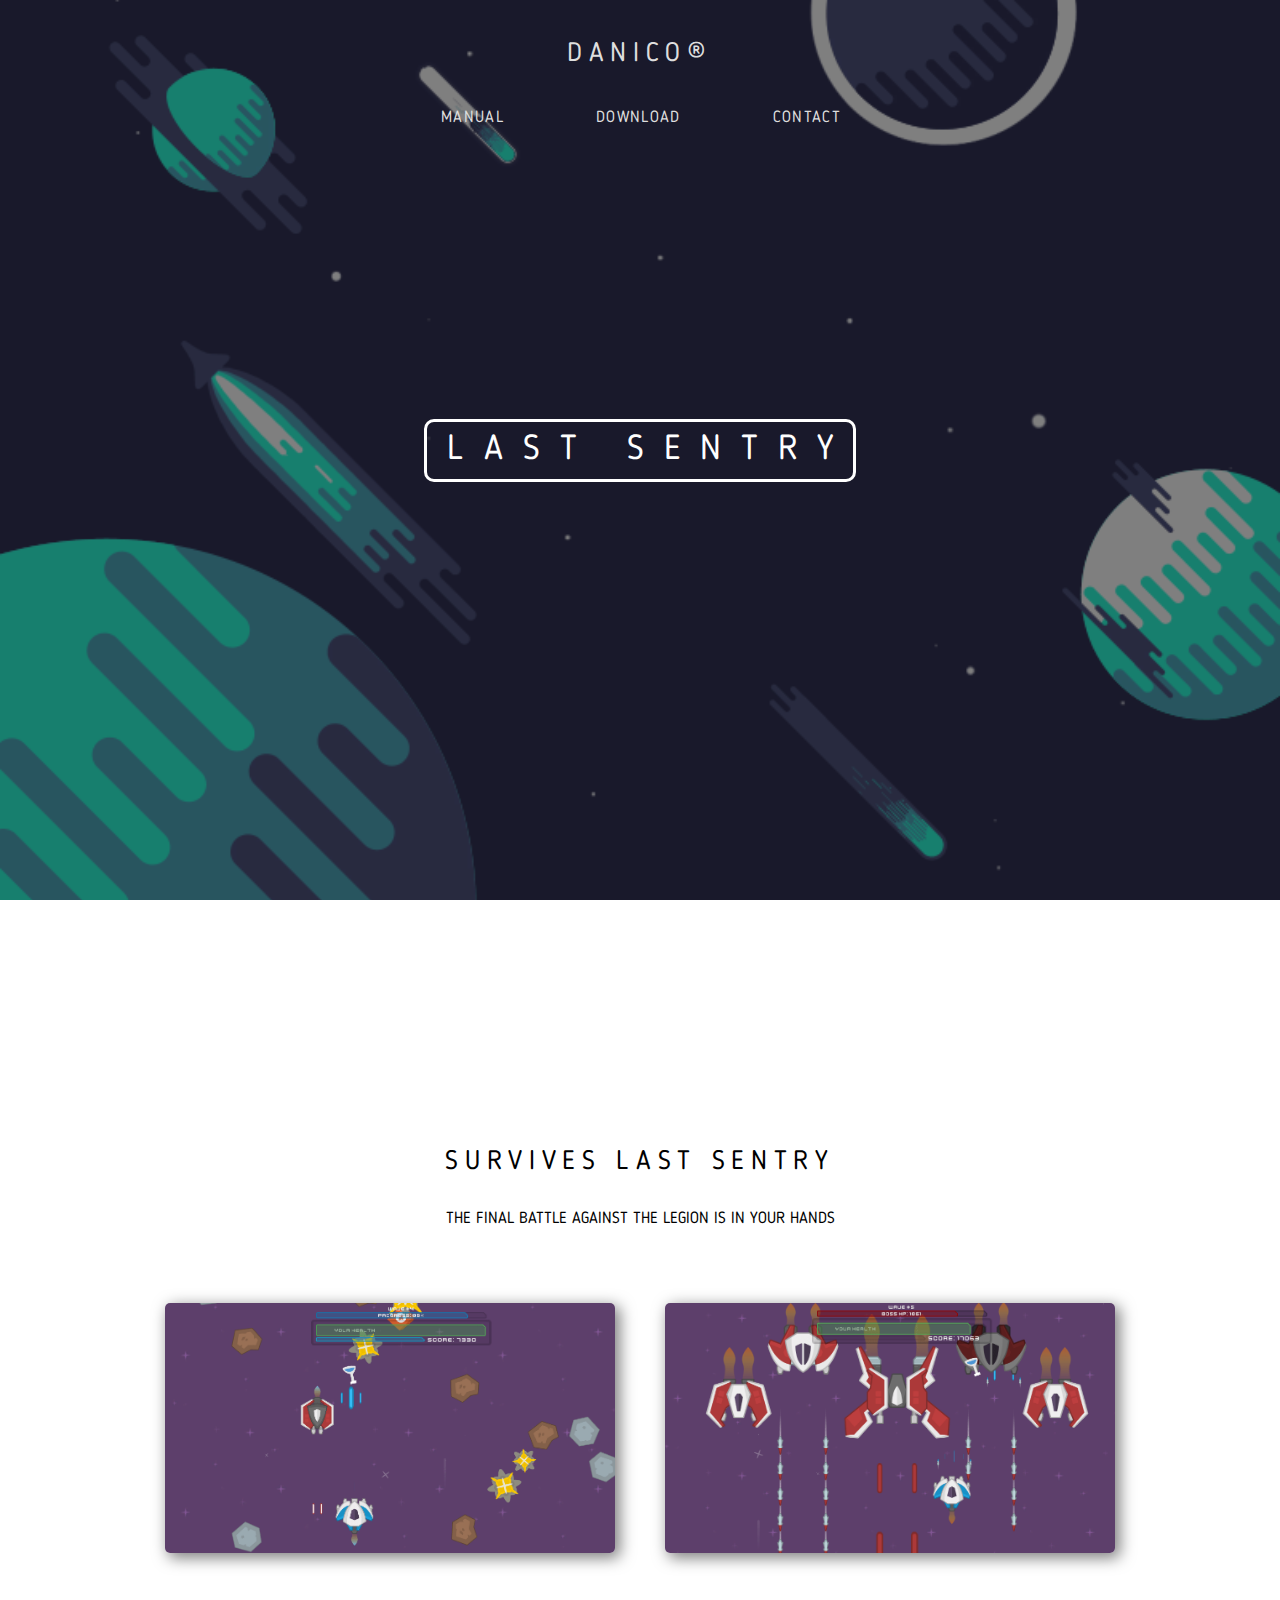
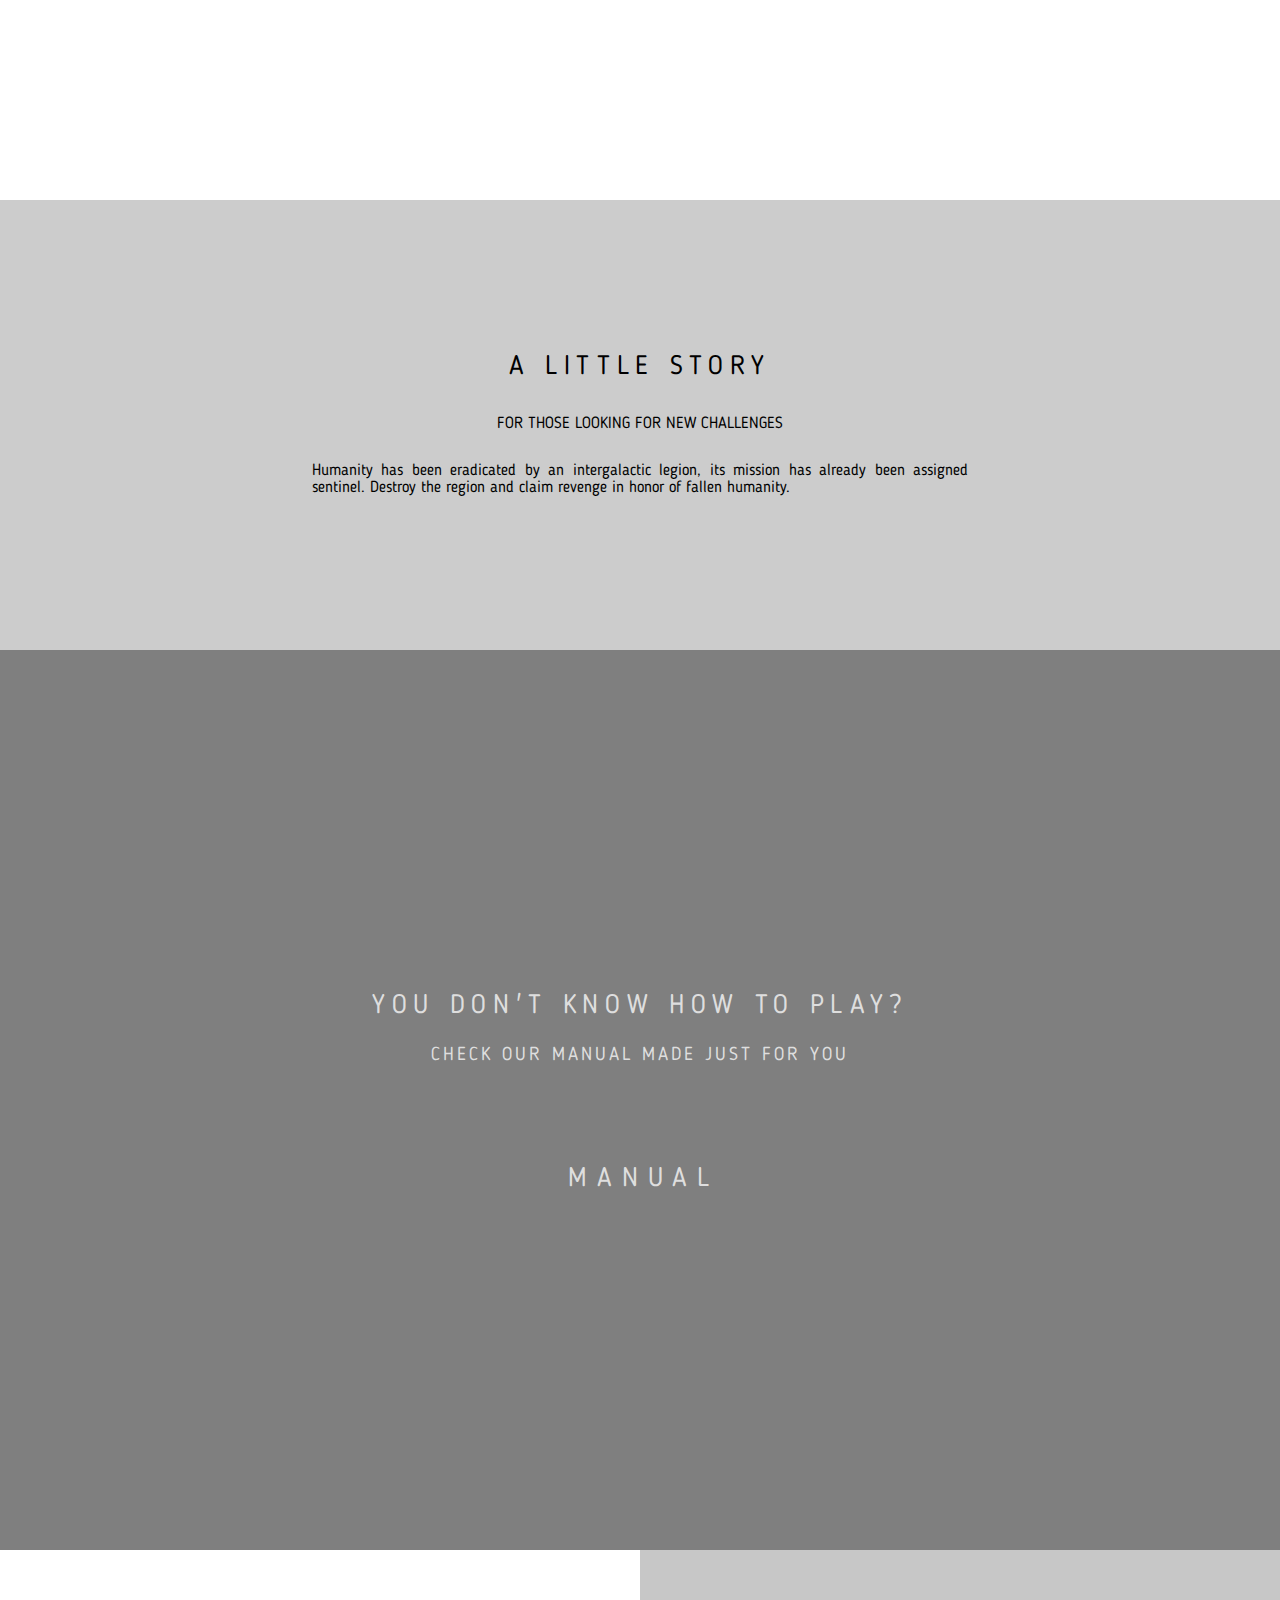
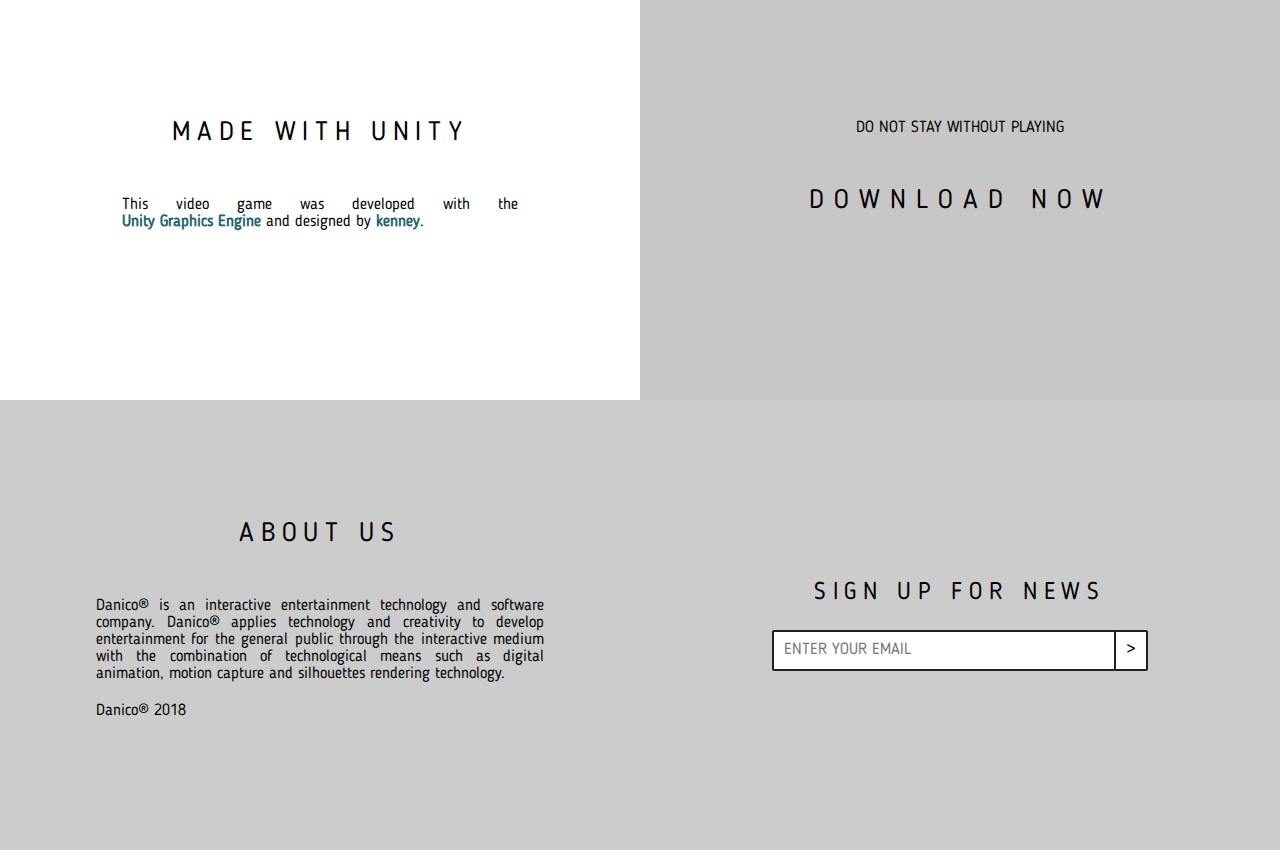
==== index.html @ c7eaad26 "S1.6" ====
<!DOCTYPE html>
<html lang="en">
<head>
     <!-- Metadatos -->
     <meta charset="UTF-8">
     <meta name="viewport" content="width=device-width, initial-scale=1.0">
     <meta http-equiv="X-UA-Compatible" content="ie=edge">
     <!-- Estilos -->
     <link rel="stylesheet" href="css/main.css">
     <link rel="stylesheet" href="css/home.css">
     <!-- Título del sitio -->
     <title>Last Sentry - Official WebSite</title>
</head>
<body>
     <!-- Cabecera -->
    <header>
         <div>
              <h2>DANICO®</h2>
            <nav class="link">
                  <a href="#">MANUAL</a>
                  <a href="#">DOWNLOAD</a>
                  <a href="contact.html">CONTACT</a>
            </nav>
         </div>
    </header>
    <!-- Cuerpo del documento -->
    <main>

         <!-- Primer Sección -->
         <div id="divSec1">
              <div class="postSec">
                   <h1>LAST SENTRY</h1>
              </div>
         </div>
         <!-- Segunda Sección -->
         <div id="divSec2">
              <div>
                   <h2>SURVIVES LAST SENTRY</h2>
                   <p>THE FINAL BATTLE AGAINST THE LEGION IS IN YOUR HANDS</p>
                   <div class="imgCont"><div id="imgCap1"></div></div>
                   <div class="imgCont"><div id="imgCap2"></div></div>
              </div>
         </div>
         <!-- Tercer Sección -->
         <div id="divSec3">
              <div>
                   <h2>A LITTLE STORY</h2>
                   <p>FOR THOSE LOOKING FOR NEW CHALLENGES</p>
                   <p id="parSec3">Humanity has been eradicated by an intergalactic legion, its mission has already been assigned sentinel. Destroy the region and claim revenge in honor of fallen humanity.</p>
              </div>
         </div>
         <!-- Cuarta Sección -->
         <div id="divSec4" class="parallax">
              <div class="postSec">
                   <div>
                        <h2>YOU DON'T KNOW HOW TO PLAY?</h2>
                        <p>CHECK OUR MANUAL MADE JUST FOR YOU</p>
                        <div class="link">
                             <a href="#" id="linkManual">MANUAL</a>
                        </div>
                   </div>
              </div>
         </div>
         <!-- Quinta Sección -->
         <div id="divSec5">
              <!-- Primer Contenedor -->
              <div id="FroCon1" class="pnlContai">
                   <div>
                        <h2>MADE WITH UNITY</h2>
                        <p>This video game was developed with the <a href="https://unity3d.com/es/" target="_blank">Unity Graphics Engine</a> and designed by <a href="https://kenney.nl" target="_blank">kenney</a>.</p>
                   </div>
              </div>
              <!-- Segundo Contenedor -->
              <div id="BacCon1" class="pnlContai">
                   <div>
                        <p>DO NOT STAY WITHOUT PLAYING</p>
                        <div class="link">
                             <a href="#">DOWNLOAD NOW</a>
                        </div>
                   </div>
              </div>
         </div>
         <!-- Última Sección -->
         <div id="divSec6">
              <!-- Primer Contenedor -->
              <div id="FroCon2" class="pnlContai">
                   <div>
                        <h2>ABOUT US</h2>
                        <p>Danico® is an interactive entertainment technology and software company. Danico® applies technology and creativity to develop entertainment for the general public through the interactive medium with the combination of technological means such as digital animation, motion capture and silhouettes rendering technology.</p>
                        <footer><p>Danico® 2018</p></footer>
                   </div>
              </div>
              <!--Segundo Contenedor-->
              <div id="BacCon2" class="pnlContai">
                   <div>
                        <p>SIGN UP FOR NEWS</p>
                        <form action="#" target="_blank">
                             <input type="text" name="email" placeholder="ENTER YOUR EMAIL" class="input">
                             <input type="submit" value=">" class="button">
                        </form>
                   </div>
              </div>
         </div>
    </main>
    <!-- Scripts -->
    <script src="https://code.jquery.com/jquery-2.2.4.min.js" integrity="sha256-BbhdlvQf/xTY9gja0Dq3HiwQF8LaCRTXxZKRutelT44=" crossorigin="anonymous"></script>
    <script src="js/home.js"></script>
    <script src="js/main.js"></script>
</body>
</html>
---- css/main.css ----
/* Fuentes */
@font-face {
   font-family: SpaceE;
   font-style: normal;
   font-weight: normal;
   src: url('BloggerSans.eot');
}

@font-face {
   font-family: SpaceN;
   font-style: normal;
   font-weight: normal;
   src: url('BloggerSans.otf');
}

/* Todo el documento */
*
{
    padding: 0px;
    margin: 0px;
}

html {
     height: 100%;
}

body {
     display: flex;
     justify-content: center;
     align-items: center;
}

main {
     max-width: 2160px;
     min-width: 800px;
     height: auto; width: 100%;
}

h2 {
    font-family: "SpaceE", "SpaceN", 'Lucida Sans', 'Lucida Sans Regular', 'Lucida Grande', 'Lucida Sans Unicode', Geneva, Verdana, sans-serif;
    font-size: 20pt;
    font-weight: normal;
    text-align: center;
    letter-spacing: 5pt;
    margin-right: 20px;
    margin-left: 20px;
}

p {
    font-family: "SpaceE", "SpaceN", 'Lucida Sans', 'Lucida Sans Regular', 'Lucida Grande', 'Lucida Sans Unicode', Geneva, Verdana, sans-serif;
    font-weight: normal;
}

a {
     font-family: "SpaceE", "SpaceN", 'Lucida Sans', 'Lucida Sans Regular', 'Lucida Grande', 'Lucida Sans Unicode', Geneva, Verdana, sans-serif;
     font-weight: normal;
     text-decoration: none;
     -webkit-transition: All 0.25s ease;
     -moz-transition: All 0.25s ease;
     -o-transition: All 0.25s ease;
     -webkit-transform: scale(1);
     -moz-transform: scale(1);
     -o-transform: scale(1);
}
---- css/home.css ----
header {
     width: 100%;
     min-width: 700px;
     position: absolute;
     top: 0;
     z-index: 1;
     display: flex;
     align-items: center;
     justify-content: center;
}

h1 {
    font-family: "SpaceE", "SpaceN", 'Lucida Sans', 'Lucida Sans Regular', 'Lucida Grande', 'Lucida Sans Unicode', Geneva, Verdana, sans-serif;
    font-size: 26pt;
    font-weight: normal;
    border: 3px solid white;
    border-radius: 10px;
    letter-spacing: 15pt;
    display: inline-block;
    padding-left: 20px;
    padding-top: 10px;
    padding-bottom: 10px;
    color: white;
}

h1:hover
{
    cursor: default;
}

/* Estilos para parallax */
#divSec1, #divSec4 {
    max-width: 100%;
    min-width: 700px;
    width: 100%;
    height: 100vh;
    min-height: 600px;
    background-attachment: fixed;
    background-position: top;
    background-repeat: no-repeat;
    background-size: cover;
}

#divSec1 {
     background-size: 100%;
     background-image: url('../img/bg1.gif');
}

#divSec4 {
     background-image: url('../img/bg2.gif');
     background-size: 100%;

}

.postSec {
     width: 100%;
     height: 100%;
     background-color: rgba(0, 0, 0, 0.5);
}

#divSec1 .postSec, #divSec4 .postSec {
     display: flex;
     justify-content: center;
     align-items: center;
}

header h2 {
    padding-top: 40px;
    padding-bottom: 40px;
    color: rgb(222,222,222);
}

.link {
    box-sizing: border-box;
    list-style-type: none;
    overflow: hidden;
    margin: auto;
    width: 100%;
    text-align: center;
}

.link a {
    display: inline-block;
    font-family: "SpaceE", "SpaceN", 'Lucida Sans', 'Lucida Sans Regular', 'Lucida Grande', 'Lucida Sans Unicode', Geneva, Verdana, sans-serif;
    font-weight: normal;
    text-decoration: none;
    color: rgb(222,222,222);
    padding-bottom: 2.5px;
    padding-left: 5px;
    padding-right: 3px;
    margin-left: 40px;
    margin-right: 40px;
    margin-bottom: 10px;
    font-size: 12pt;
    letter-spacing: 1pt;
    border-bottom: 3px solid rgba(222,222,222,0);
    -webkit-transition: All 0.25s ease;
    -moz-transition: All 0.25s ease;
    -o-transition: All 0.25s ease;
    -webkit-transform: scale(1);
    -moz-transform: scale(1);
    -o-transform: scale(1);
}

.link a:hover {
     border-bottom: 3px solid rgb(222,222,222);
     border-radius: 3px;
     -webkit-transition: All 0.75s ease;
     -moz-transition: All 0.75s ease;
     -o-transition: All 0.75s ease;
     -webkit-transform: scale(1.25);
     -moz-transform: scale(1.25);
     -o-transform: scale(1.25);
}

/* Estilos para captura 2 */
#divSec2 {
    background-color: #fff;
    background: rgb(255,255,255);
    padding-left: 10%;
    padding-right: 10%;
    width: 80%;
    max-width: 100%;
    height: 100vh;
    min-height: 600px;
    display: flex;
    align-items: center;
    justify-content: center;
}

#divSec2 h2 {
    padding-bottom: 35px;
}

#divSec2 p {
    font-size: 12pt;
    text-align: center;
}

.imgCont {
    width: 50%;
    max-width: 50%;
    padding-top: 75px;
    display: flex;
    justify-content: center;
    float: left;
}

.imgCont div {
     width: 500px;
     height: 250px;
     max-width: 90%;
     max-height: 100%;
     border-radius: 5px;
     -webkit-box-shadow: 4px 4px 15px 1px rgba(0,0,0,0.5);
     -moz-box-shadow: 4px 4px 15px 1px rgba(0,0,0,0.5);
     box-shadow: 4px 4px 15px 1px rgba(0,0,0,0.5);
}

#imgCap1 {
     background-image: url('../img/imgCapturaVG2.png');
     background-size: 105% 105%;
}

#imgCap2 {
     background-image: url('../img/imgCapturaVG3.png');
     background-size: 105% 105%;
}

/* Estilos para captura 3 */
#divSec3 {
    background-color: #ccc;
    background: rgb(204,204,204);
    width: 100%;
    height: 50vh;
    min-height: 330px;
    display: flex;
    align-items: center;
    justify-content: center;
}

#divSec3 h2 {
    padding-bottom: 35px;
}

#divSec3 p {
    font-size: 12pt;
    text-align: center;
}

#divSec3 #parSec3 {
    text-align: justify;
    margin-left: 20%;
    margin-right: 20%;
    margin-top: 30px;
}

/* Estilos para captura 4 */
#divSec4 h2 {
    padding-bottom: 25px;
    color: rgb(222,222,222);
}

#divSec4 p {
    letter-spacing: 3px;
    font-size: 14pt;
    text-align: center;
    color: rgb(222,222,222);
}

#divSec4 a {
    background-color: rgba(32,32,32,0);
    margin-top: 100px;
    padding-left: 10px;
    font-size: 20pt;
    letter-spacing: 10px;
    border-radius: 3px;
    border-bottom: 3px solid rgba(222,222,222,0);
}

#divSec4 a:hover {
     border-bottom: 3px solid rgb(222,222,222);
}

/* Estilos para captura 5 */
#divSec5 {
    background-color: #fff;
    background: rgb(255,255,255);
    width: 100%;
    height: 50vh;
    min-height: 330px;
}

.pnlContai {
    width: 50%;
    height: 100%;
    max-width: 50%;
    float: left;
    display: flex;
    align-items: center;
    justify-content: center;
}

#FroCon1 {
    width: 50%;
    height: 100%;
    margin: 0px;
}

#FroCon1 p {
    text-align: justify;
    margin-left: 15%;
    margin-right: 15%;
    margin-top: 50px;
}

#FroCon1 a {
    text-decoration: none;
    font-weight: bold;
    display: inline-block;
    border-bottom: 1px solid rgba(32,32,32,0);
    border-radius: 1px;
    -webkit-transition: All 0.25s ease;
    -moz-transition: All 0.25s ease;
    -o-transition: All 0.25s ease;
}

#FroCon1 a:hover {
     border-bottom: 1px solid rgb(32,32,32);
    -webkit-transition: All .5s ease;
    -moz-transition: All .5s ease;
    -o-transition: All .5s ease;
}

#FroCon1 a:link {
    color: #22656D;
}

#FroCon1 a:visited {
    color: rgb(0,0,0);
}

#BacCon1 {
    background-color: rgba(32,32,32,.25);
    width: 50%;
    height: 100%;
    margin: 0px;
}

#BacCon1 p {
    text-align: center;
    margin-left: 15%;
    margin-right: 15%;
}

#BacCon1 a {
    color: rgb(0,0,0);
    margin-top: 50px;
    font-size: 20pt;
    letter-spacing: 10px;
    border-radius: 3px;
    border-bottom: 3px solid rgba(0,0,0,0);
}

#BacCon1 a:hover {
    border-bottom: 3px solid rgb(0,0,0);
}

/* Estilos para captura 6 */
#divSec6 {
    background-color: #ccc;
    background: rgb(204,204,204);
    width: 100%;
    height: 50vh;
    min-height: 330px;
    z-index: 1;
}

#FroCon2 h2 {
    margin-bottom: 50px;
}

#FroCon2 p {
    text-align: justify;
    padding-left: 15%;
    padding-right: 15%;
}

footer p {
    text-align: center;
    margin-top: 10px;
    padding: 10px;
}

#BacCon2 div {
     width: 100%;
}

#BacCon2 p {
    font-size: 18pt;
    text-align: center;
    letter-spacing: 5pt;
    margin-bottom: 25px;
    margin-right: 20px;
    margin-left: 20px;
}

#BacCon2 form {
    display: flex;
    justify-content: center;
}

#BacCon2 input {
    background-color: rgb(255,255,255);
    margin: -1px;
    padding: 10px;
    border: 2px solid rgb(32,32,32);
    border-radius: 2px;
    font-family: "SpaceE", "SpaceN", 'Lucida Sans', 'Lucida Sans Regular', 'Lucida Grande', 'Lucida Sans Unicode', Geneva, Verdana, sans-serif;
    font-weight: normal;
    font-size: 12pt;
    -webkit-transition: All 0.25s ease;
    -moz-transition: All 0.25s ease;
    -o-transition: All 0.25s ease;
    -webkit-transform: scale(1);
    -moz-transform: scale(1);
    -o-transform: scale(1);
}

#BacCon2 .input {
    width: 50%;
}

#BacCon2 .input:hover {
    border: 2px solid rgb(128, 128, 146);
    -webkit-transition: All .25s ease;
    -moz-transition: All .25s ease;
    -o-transition: All .25s ease;
}

#BacCon2 .button:hover {
    border: 2px solid rgb(128, 128, 146);
    -webkit-transition: All .25s ease;
    -moz-transition: All .25s ease;
    -o-transition: All .25s ease;
    -webkit-transform: scale(1.15);
    -moz-transform: scale(1.15);
    -o-transform: scale(1.15);
}
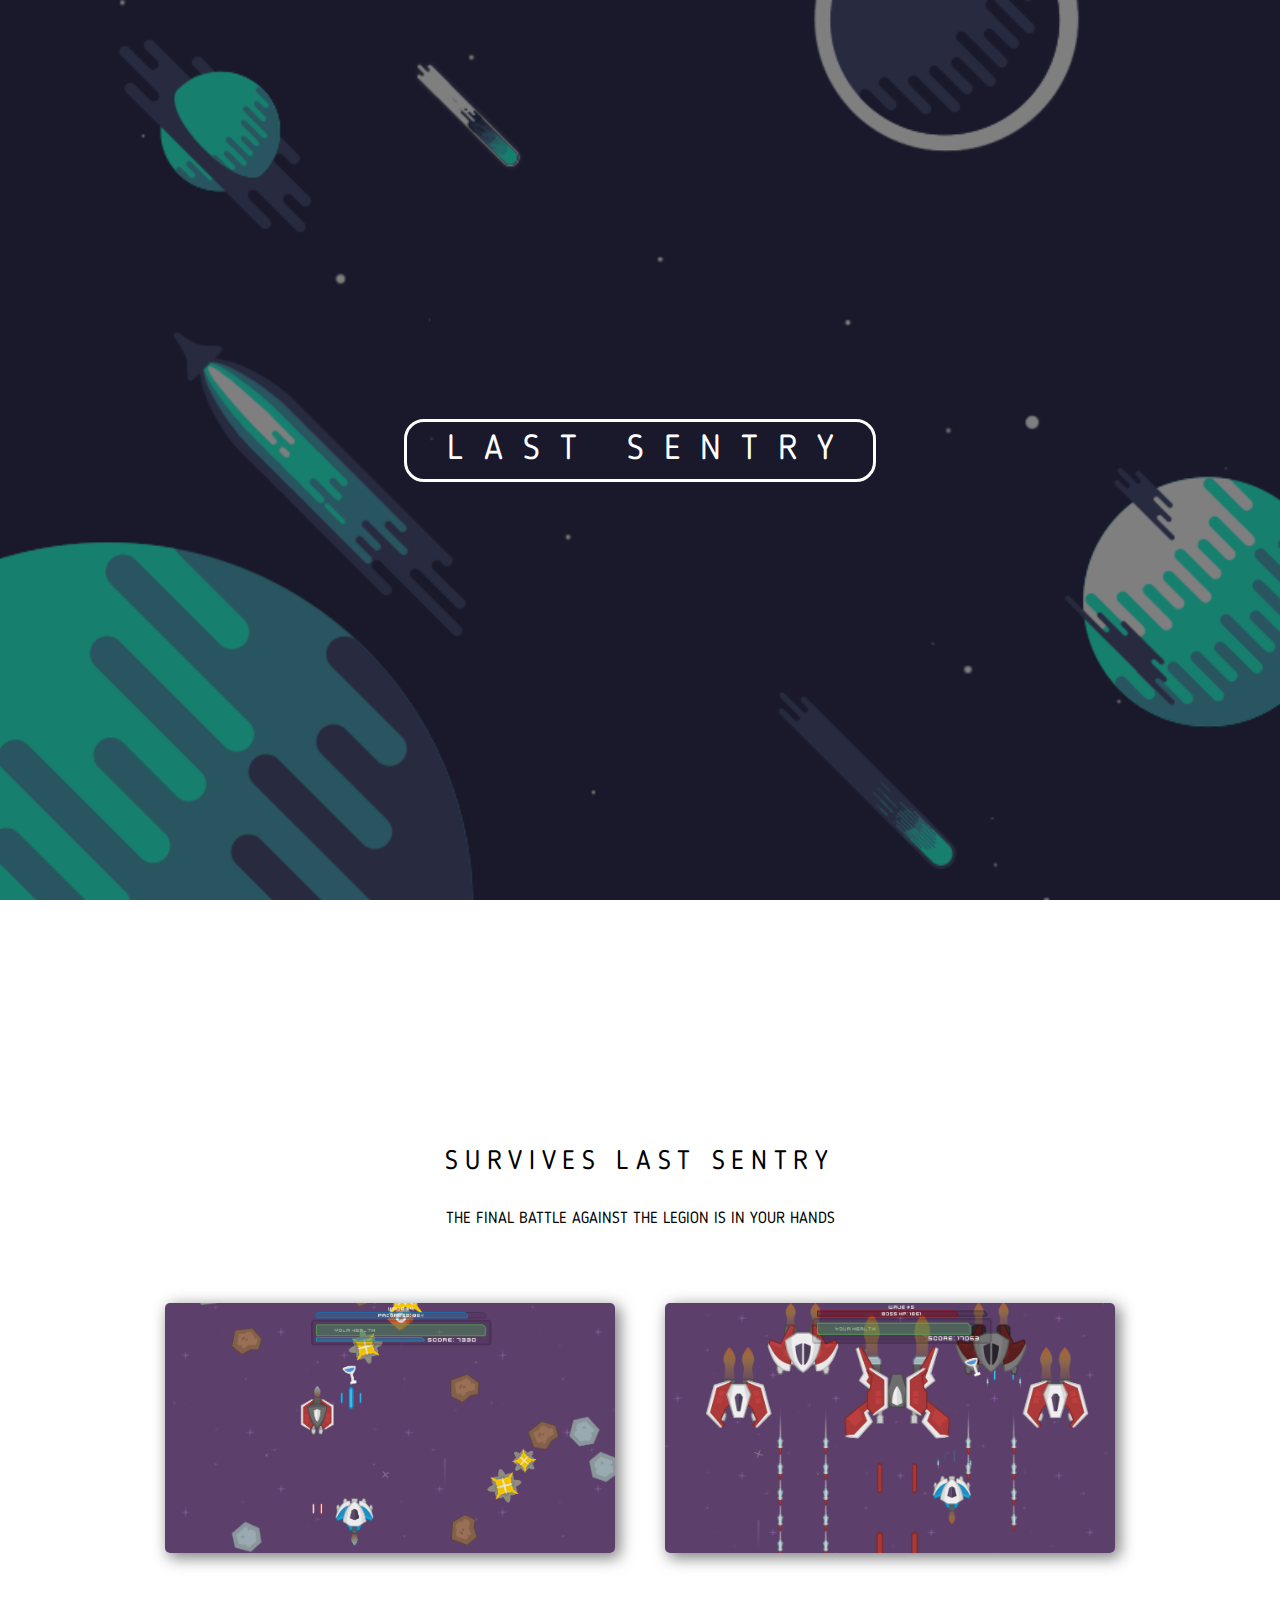
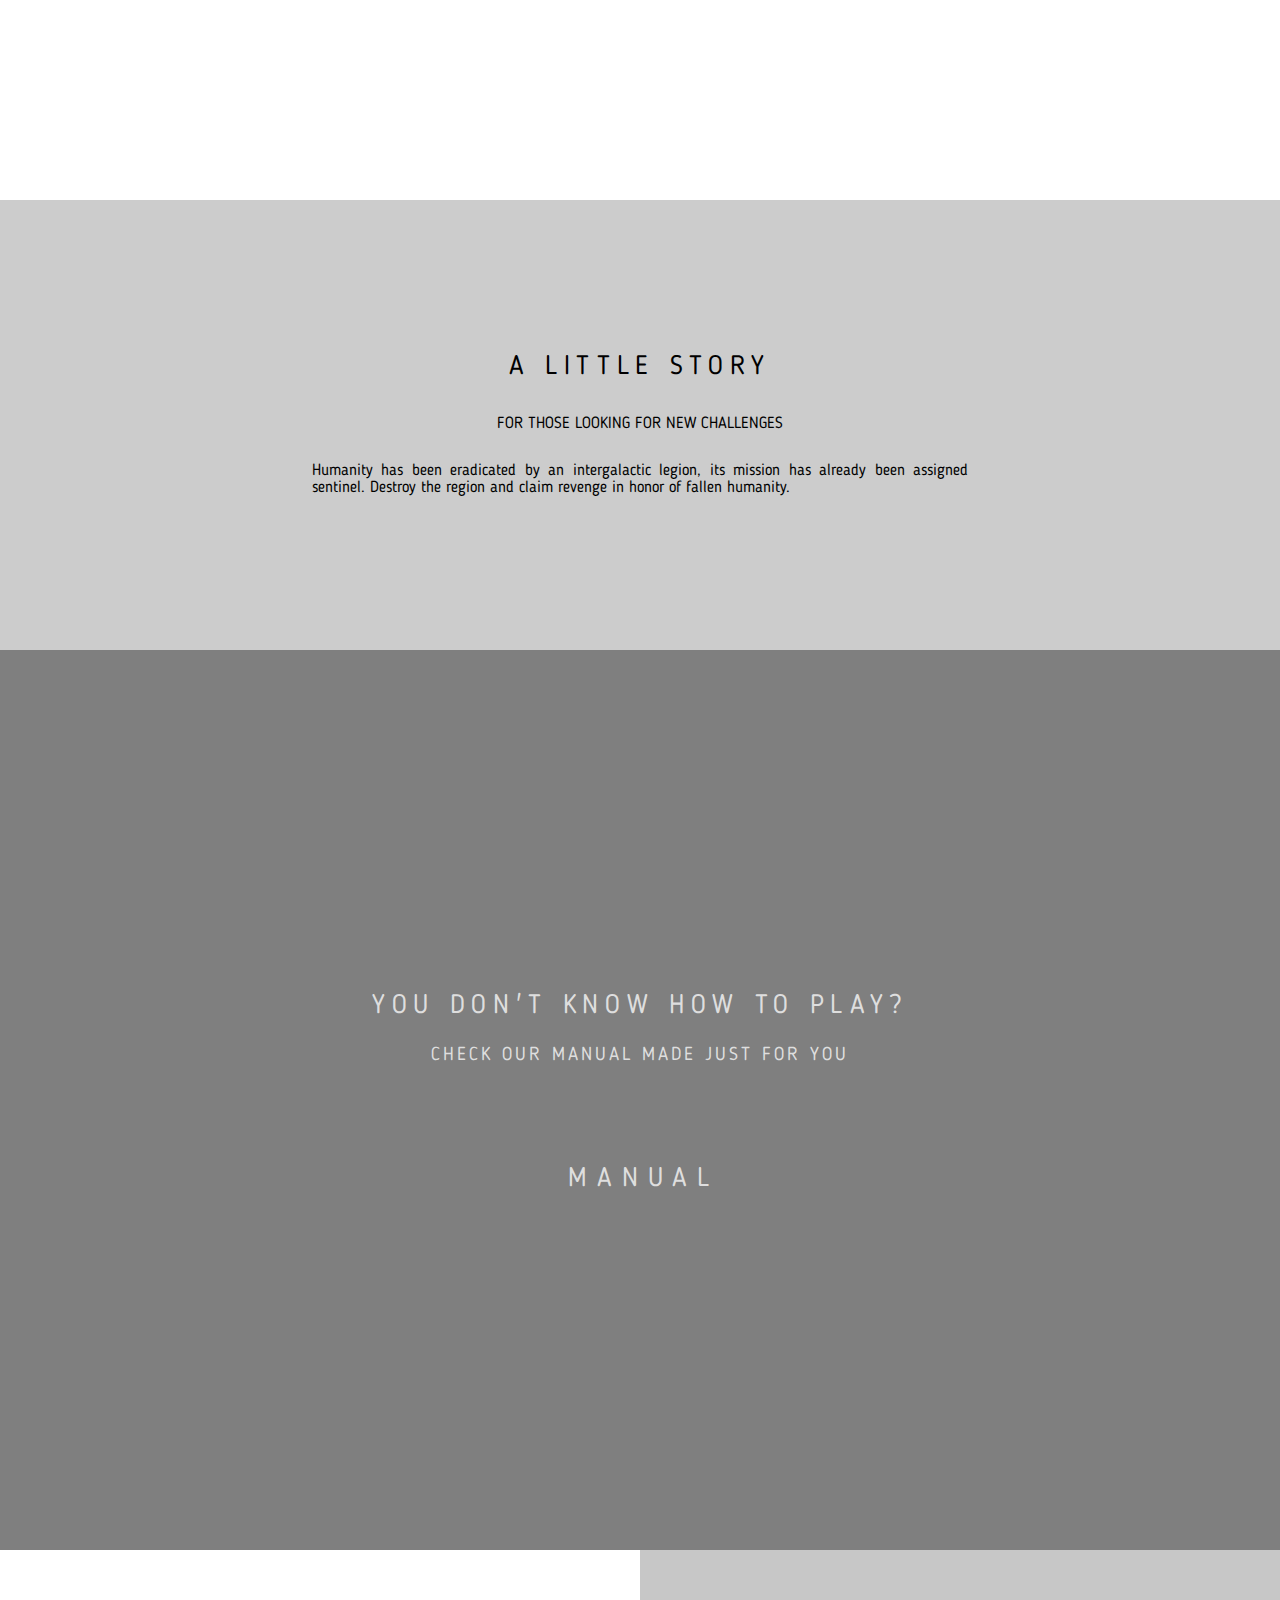
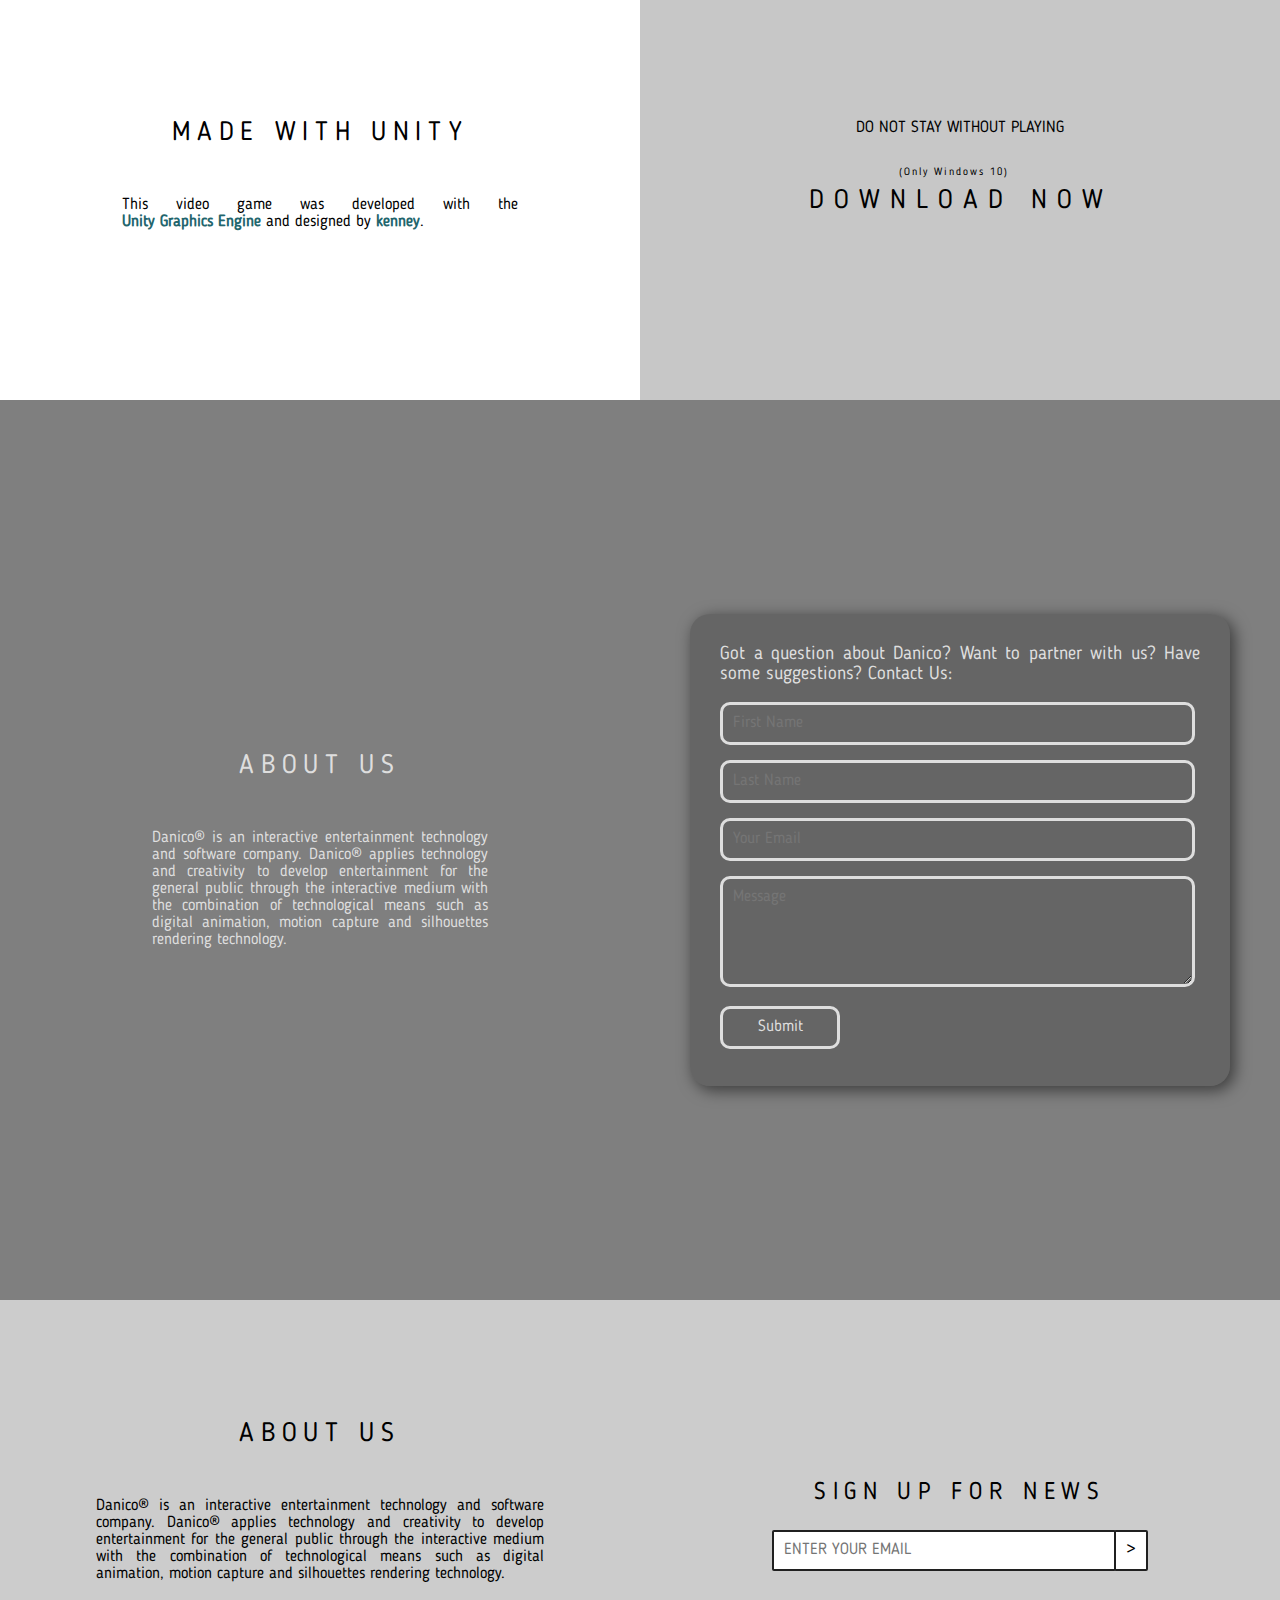
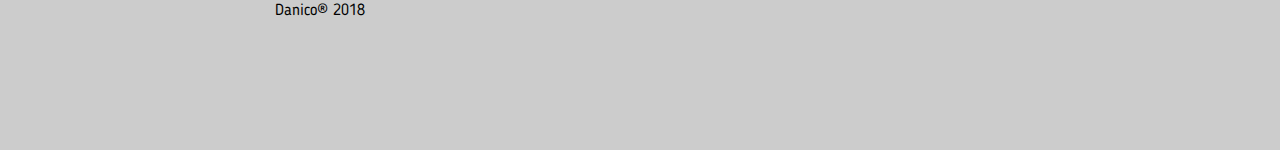
==== commit c0ec0064: "S1.8" ====
--- a/index.html
+++ b/index.html
@@ -1,110 +1,123 @@
 <!DOCTYPE html>
 <html lang="en">
-<head>
-     <!-- Metadatos -->
-     <meta charset="UTF-8">
-     <meta name="viewport" content="width=device-width, initial-scale=1.0">
-     <meta http-equiv="X-UA-Compatible" content="ie=edge">
-     <!-- Estilos -->
-     <link rel="stylesheet" href="css/main.css">
-     <link rel="stylesheet" href="css/home.css">
-     <!-- Título del sitio -->
-     <title>Last Sentry - Official WebSite</title>
-</head>
-<body>
-     <!-- Cabecera -->
-    <header>
-         <div>
-              <h2>DANICO®</h2>
-            <nav class="link">
-                  <a href="#">MANUAL</a>
-                  <a href="#">DOWNLOAD</a>
-                  <a href="contact.html">CONTACT</a>
-            </nav>
-         </div>
-    </header>
-    <!-- Cuerpo del documento -->
-    <main>
-
-         <!-- Primer Sección -->
-         <div id="divSec1">
-              <div class="postSec">
-                   <h1>LAST SENTRY</h1>
-              </div>
-         </div>
-         <!-- Segunda Sección -->
-         <div id="divSec2">
-              <div>
-                   <h2>SURVIVES LAST SENTRY</h2>
-                   <p>THE FINAL BATTLE AGAINST THE LEGION IS IN YOUR HANDS</p>
-                   <div class="imgCont"><div id="imgCap1"></div></div>
-                   <div class="imgCont"><div id="imgCap2"></div></div>
-              </div>
-         </div>
-         <!-- Tercer Sección -->
-         <div id="divSec3">
-              <div>
-                   <h2>A LITTLE STORY</h2>
-                   <p>FOR THOSE LOOKING FOR NEW CHALLENGES</p>
-                   <p id="parSec3">Humanity has been eradicated by an intergalactic legion, its mission has already been assigned sentinel. Destroy the region and claim revenge in honor of fallen humanity.</p>
-              </div>
-         </div>
-         <!-- Cuarta Sección -->
-         <div id="divSec4" class="parallax">
-              <div class="postSec">
-                   <div>
+    <head>
+        <!-- Metadatos -->
+        <meta charset="UTF-8">
+        <meta name="viewport" content="width=device-width, initial-scale=1.0">
+        <meta http-equiv="X-UA-Compatible" content="ie=edge">
+        <!-- Estilos -->
+        <link rel="stylesheet" href="css/main.css">
+        <link rel="stylesheet" href="css/home.css">
+        <!-- Título del sitio -->
+        <title>Last Sentry - Official WebSite</title>
+    </head>
+    <body>
+        <!-- Cuerpo del documento -->
+        <main>
+            <!-- Primer Sección -->
+            <div id="divSec1">
+                <div class="postSec">
+                    <div>
+                        <h1>LAST SENTRY</h1>
+                    </div>
+                </div>
+            </div>
+            <!-- Segunda Sección -->
+            <div id="divSec2">
+                <div>
+                    <h2>SURVIVES LAST SENTRY</h2>
+                    <p>THE FINAL BATTLE AGAINST THE LEGION IS IN YOUR HANDS</p>
+                    <div class="imgCont"><div id="imgCap1" class="float"></div></div>
+                    <div class="imgCont"><div id="imgCap2" class="float"></div></div>
+                </div>
+            </div>
+            <!-- Tercer Sección -->
+            <div id="divSec3">
+                <div>
+                    <h2>A LITTLE STORY</h2>
+                    <p>FOR THOSE LOOKING FOR NEW CHALLENGES</p>
+                    <p id="parSec3">Humanity has been eradicated by an intergalactic legion, its mission has already been assigned sentinel. Destroy the region and claim revenge in honor of fallen humanity.</p>
+                </div>
+            </div>
+            <!-- Cuarta Sección -->
+            <div id="divSec4" class="parallax">
+                <div class="postSec">
+                    <div>
                         <h2>YOU DON'T KNOW HOW TO PLAY?</h2>
                         <p>CHECK OUR MANUAL MADE JUST FOR YOU</p>
                         <div class="link">
-                             <a href="#" id="linkManual">MANUAL</a>
+                            <a href="manual.html" id="linkManual">MANUAL</a>
                         </div>
-                   </div>
-              </div>
-         </div>
-         <!-- Quinta Sección -->
-         <div id="divSec5">
-              <!-- Primer Contenedor -->
-              <div id="FroCon1" class="pnlContai">
-                   <div>
+                    </div>
+                </div>
+            </div>
+            <!-- Quinta Sección -->
+            <div id="divSec5">
+                <!-- Primer Contenedor -->
+                <div id="FroCon1" class="pnlContai">
+                    <div>
                         <h2>MADE WITH UNITY</h2>
                         <p>This video game was developed with the <a href="https://unity3d.com/es/" target="_blank">Unity Graphics Engine</a> and designed by <a href="https://kenney.nl" target="_blank">kenney</a>.</p>
-                   </div>
-              </div>
-              <!-- Segundo Contenedor -->
-              <div id="BacCon1" class="pnlContai">
-                   <div>
+                    </div>
+                </div>
+                <!-- Segundo Contenedor -->
+                <div id="BacCon1" class="pnlContai">
+                    <div>
                         <p>DO NOT STAY WITHOUT PLAYING</p>
                         <div class="link">
-                             <a href="#">DOWNLOAD NOW</a>
+                            <a href="#">DOWNLOAD NOW</a>
                         </div>
-                   </div>
-              </div>
-         </div>
-         <!-- Última Sección -->
-         <div id="divSec6">
-              <!-- Primer Contenedor -->
-              <div id="FroCon2" class="pnlContai">
-                   <div>
+                    </div>
+                </div>
+            </div>
+            <!-- Sexta Sección -->
+            <div id="divSec6" class="parallax">
+                <div id="posSec6" class="postSec">
+                    <div id="froCon2">
+                        <div class="contIN">
+                            <h2>ABOUT US</h2>
+                            <p>Danico® is an interactive entertainment technology and software company. Danico® applies technology and creativity to develop entertainment for the general public through the interactive medium with the combination of technological means such as digital animation, motion capture and silhouettes rendering technology.</p>
+                        </div>
+                    </div>
+                    <div id="bacCon2">
+                        <div class="contIN">
+                            <p>Got a question about Danico? Want to partner with us? Have some suggestions? Contact Us:</p>
+                            <form action="#" target="_blank">
+                                <input type="text" name="email" placeholder="First Name" class="input">
+                                <input type="text" name="email" placeholder="Last Name" class="input">
+                                <input type="text" name="email" placeholder="Your Email" class="input">
+                                <textarea name="comentarios" rows="5" cols="40" placeholder="Message"></textarea>
+                                <input type="submit" value="Submit" class="button">
+                            </form>
+                        </div>
+                    </div>
+                </div>
+            </div>
+            <!-- Última Sección -->
+            <div id="divSec7">
+                <!-- Primer Contenedor -->
+                <div id="FroCon3" class="pnlContai">
+                    <div>
                         <h2>ABOUT US</h2>
                         <p>Danico® is an interactive entertainment technology and software company. Danico® applies technology and creativity to develop entertainment for the general public through the interactive medium with the combination of technological means such as digital animation, motion capture and silhouettes rendering technology.</p>
                         <footer><p>Danico® 2018</p></footer>
-                   </div>
-              </div>
-              <!--Segundo Contenedor-->
-              <div id="BacCon2" class="pnlContai">
-                   <div>
+                    </div>
+                </div>
+                <!--Segundo Contenedor-->
+                <div id="BacCon3" class="pnlContai">
+                    <div>
                         <p>SIGN UP FOR NEWS</p>
                         <form action="#" target="_blank">
-                             <input type="text" name="email" placeholder="ENTER YOUR EMAIL" class="input">
-                             <input type="submit" value=">" class="button">
+                        <input type="text" name="email" placeholder="ENTER YOUR EMAIL" class="input">
+                        <input type="submit" value=">" class="button">
                         </form>
-                   </div>
-              </div>
-         </div>
-    </main>
-    <!-- Scripts -->
-    <script src="https://code.jquery.com/jquery-2.2.4.min.js" integrity="sha256-BbhdlvQf/xTY9gja0Dq3HiwQF8LaCRTXxZKRutelT44=" crossorigin="anonymous"></script>
-    <script src="js/home.js"></script>
-    <script src="js/main.js"></script>
-</body>
+                    </div>
+                </div>
+            </div>
+        </main>
+        <!-- Scripts -->
+        <script src="https://code.jquery.com/jquery-2.2.4.min.js" integrity="sha256-BbhdlvQf/xTY9gja0Dq3HiwQF8LaCRTXxZKRutelT44=" crossorigin="anonymous"></script>
+        <script src="js/main.js"></script>
+        <script src="js/home.js"></script>
+    </body>
 </html>
--- a/css/home.css
+++ b/css/home.css
@@ -1,75 +1,78 @@
 header {
-     width: 100%;
-     min-width: 700px;
-     position: absolute;
-     top: 0;
-     z-index: 1;
-     display: flex;
-     align-items: center;
-     justify-content: center;
-}
-
+    width: 100%;
+    min-width: 700px;
+    position: absolute;
+    top: 0;
+    z-index: 1;
+    display: flex;
+    align-items: center;
+    justify-content: center;
+}
+@keyframes slidein {
+    0%   {bottom:  25%; opacity: 0;}
+    100% {bottom: 0; opacity: 1;}
+}
 h1 {
     font-family: "SpaceE", "SpaceN", 'Lucida Sans', 'Lucida Sans Regular', 'Lucida Grande', 'Lucida Sans Unicode', Geneva, Verdana, sans-serif;
     font-size: 26pt;
     font-weight: normal;
     border: 3px solid white;
-    border-radius: 10px;
+    border-radius: 20px;
     letter-spacing: 15pt;
     display: inline-block;
-    padding-left: 20px;
+    padding-left: 40px;
+    padding-right: 20px;
     padding-top: 10px;
     padding-bottom: 10px;
     color: white;
 }
-
-h1:hover
-{
+h1:hover {
     cursor: default;
 }
-
 /* Estilos para parallax */
-#divSec1, #divSec4 {
+#divSec1, #divSec4, #divSec6 {
     max-width: 100%;
     min-width: 700px;
     width: 100%;
     height: 100vh;
     min-height: 600px;
+    max-height: 1000px;
     background-attachment: fixed;
     background-position: top;
     background-repeat: no-repeat;
     background-size: cover;
-}
-
+    background-size: 100%;
+}
 #divSec1 {
-     background-size: 100%;
-     background-image: url('../img/bg1.gif');
-}
-
+    background-image: url('../img/bg1.gif');
+}
 #divSec4 {
-     background-image: url('../img/bg2.gif');
-     background-size: 100%;
-
-}
-
+    background-image: url('../img/bg2.gif');
+}
+#divSec6 {
+    background-image: url('../img/bg3.jpg');
+    background-size: 135%;
+}
+#divSec1 .postSec div {
+    position: relative;
+    animation-name: slidein;
+    animation-duration: 1s;
+}
 .postSec {
-     width: 100%;
-     height: 100%;
-     background-color: rgba(0, 0, 0, 0.5);
-}
-
-#divSec1 .postSec, #divSec4 .postSec {
-     display: flex;
-     justify-content: center;
-     align-items: center;
-}
-
+    width: 100%;
+    height: 100%;
+    background-color: rgba(0, 0, 0, 0.5);
+}
+#divSec1 .postSec, #divSec4 .postSec,  #divSec6 .postSec{
+    display: flex;
+    justify-content: center;
+    align-items: center;
+}
 header h2 {
     padding-top: 40px;
     padding-bottom: 40px;
     color: rgb(222,222,222);
 }
-
 .link {
     box-sizing: border-box;
     list-style-type: none;
@@ -78,7 +81,6 @@
     width: 100%;
     text-align: center;
 }
-
 .link a {
     display: inline-block;
     font-family: "SpaceE", "SpaceN", 'Lucida Sans', 'Lucida Sans Regular', 'Lucida Grande', 'Lucida Sans Unicode', Geneva, Verdana, sans-serif;
@@ -101,18 +103,16 @@
     -moz-transform: scale(1);
     -o-transform: scale(1);
 }
-
 .link a:hover {
-     border-bottom: 3px solid rgb(222,222,222);
-     border-radius: 3px;
-     -webkit-transition: All 0.75s ease;
-     -moz-transition: All 0.75s ease;
-     -o-transition: All 0.75s ease;
-     -webkit-transform: scale(1.25);
-     -moz-transform: scale(1.25);
-     -o-transform: scale(1.25);
-}
-
+    border-bottom: 3px solid rgb(222,222,222);
+    border-radius: 3px;
+    -webkit-transition: All 0.75s ease;
+    -moz-transition: All 0.75s ease;
+    -o-transition: All 0.75s ease;
+    -webkit-transform: scale(1.25);
+    -moz-transform: scale(1.25);
+    -o-transform: scale(1.25);
+}
 /* Estilos para captura 2 */
 #divSec2 {
     background-color: #fff;
@@ -123,20 +123,18 @@
     max-width: 100%;
     height: 100vh;
     min-height: 600px;
-    display: flex;
-    align-items: center;
-    justify-content: center;
-}
-
+    max-height: 1000px;
+    display: flex;
+    align-items: center;
+    justify-content: center;
+}
 #divSec2 h2 {
     padding-bottom: 35px;
 }
-
 #divSec2 p {
     font-size: 12pt;
     text-align: center;
 }
-
 .imgCont {
     width: 50%;
     max-width: 50%;
@@ -145,28 +143,24 @@
     justify-content: center;
     float: left;
 }
-
 .imgCont div {
-     width: 500px;
-     height: 250px;
-     max-width: 90%;
-     max-height: 100%;
-     border-radius: 5px;
-     -webkit-box-shadow: 4px 4px 15px 1px rgba(0,0,0,0.5);
-     -moz-box-shadow: 4px 4px 15px 1px rgba(0,0,0,0.5);
-     box-shadow: 4px 4px 15px 1px rgba(0,0,0,0.5);
-}
-
+    width: 500px;
+    height: 250px;
+    max-width: 90%;
+    max-height: 100%;
+    border-radius: 5px;
+    -webkit-box-shadow: 4px 4px 15px 1px rgba(0,0,0,0.5);
+    -moz-box-shadow: 4px 4px 15px 1px rgba(0,0,0,0.5);
+    box-shadow: 4px 4px 15px 1px rgba(0,0,0,0.5);
+}
 #imgCap1 {
-     background-image: url('../img/imgCapturaVG2.png');
-     background-size: 105% 105%;
-}
-
+    background-image: url('../img/imgCapturaVG2.png');
+    background-size: 105% 105%;
+}
 #imgCap2 {
-     background-image: url('../img/imgCapturaVG3.png');
-     background-size: 105% 105%;
-}
-
+    background-image: url('../img/imgCapturaVG3.png');
+    background-size: 105% 105%;
+}
 /* Estilos para captura 3 */
 #divSec3 {
     background-color: #ccc;
@@ -174,40 +168,35 @@
     width: 100%;
     height: 50vh;
     min-height: 330px;
-    display: flex;
-    align-items: center;
-    justify-content: center;
-}
-
+    max-height: 500px;
+    display: flex;
+    align-items: center;
+    justify-content: center;
+}
 #divSec3 h2 {
     padding-bottom: 35px;
 }
-
 #divSec3 p {
     font-size: 12pt;
     text-align: center;
 }
-
 #divSec3 #parSec3 {
     text-align: justify;
     margin-left: 20%;
     margin-right: 20%;
     margin-top: 30px;
 }
-
 /* Estilos para captura 4 */
 #divSec4 h2 {
     padding-bottom: 25px;
     color: rgb(222,222,222);
 }
-
 #divSec4 p {
     letter-spacing: 3px;
     font-size: 14pt;
     text-align: center;
     color: rgb(222,222,222);
 }
-
 #divSec4 a {
     background-color: rgba(32,32,32,0);
     margin-top: 100px;
@@ -217,11 +206,9 @@
     border-radius: 3px;
     border-bottom: 3px solid rgba(222,222,222,0);
 }
-
 #divSec4 a:hover {
-     border-bottom: 3px solid rgb(222,222,222);
-}
-
+    border-bottom: 3px solid rgb(222,222,222);
+}
 /* Estilos para captura 5 */
 #divSec5 {
     background-color: #fff;
@@ -229,8 +216,8 @@
     width: 100%;
     height: 50vh;
     min-height: 330px;
-}
-
+    max-height: 500px;
+}
 .pnlContai {
     width: 50%;
     height: 100%;
@@ -240,20 +227,17 @@
     align-items: center;
     justify-content: center;
 }
-
 #FroCon1 {
     width: 50%;
     height: 100%;
     margin: 0px;
 }
-
 #FroCon1 p {
     text-align: justify;
     margin-left: 15%;
     margin-right: 15%;
     margin-top: 50px;
 }
-
 #FroCon1 a {
     text-decoration: none;
     font-weight: bold;
@@ -264,35 +248,29 @@
     -moz-transition: All 0.25s ease;
     -o-transition: All 0.25s ease;
 }
-
 #FroCon1 a:hover {
-     border-bottom: 1px solid rgb(32,32,32);
+    border-bottom: 1px solid rgb(32,32,32);
     -webkit-transition: All .5s ease;
     -moz-transition: All .5s ease;
     -o-transition: All .5s ease;
 }
-
 #FroCon1 a:link {
     color: #22656D;
 }
-
 #FroCon1 a:visited {
     color: rgb(0,0,0);
 }
-
 #BacCon1 {
     background-color: rgba(32,32,32,.25);
     width: 50%;
     height: 100%;
     margin: 0px;
 }
-
 #BacCon1 p {
     text-align: center;
     margin-left: 15%;
     margin-right: 15%;
 }
-
 #BacCon1 a {
     color: rgb(0,0,0);
     margin-top: 50px;
@@ -301,42 +279,116 @@
     border-radius: 3px;
     border-bottom: 3px solid rgba(0,0,0,0);
 }
-
 #BacCon1 a:hover {
     border-bottom: 3px solid rgb(0,0,0);
 }
-
+#BacCon1 a::after {
+    content: "(Only Windows 10)";
+    font-family: "SpaceE", "SpaceN", 'Lucida Sans', 'Lucida Sans Regular', 'Lucida Grande', 'Lucida Sans Unicode', Geneva, Verdana, sans-serif;
+    font-size: 8pt;
+    font-weight: normal;
+    letter-spacing: 2px;
+    position: absolute;
+    top: -20px;
+    left: 95px;
+}
 /* Estilos para captura 6 */
-#divSec6 {
-    background-color: #ccc;
-    background: rgb(204,204,204);
-    width: 100%;
-    height: 50vh;
-    min-height: 330px;
-    z-index: 1;
-}
-
-#FroCon2 h2 {
+#posSec6 #froCon2,  #posSec6 #bacCon2 {
+    width: 50%;
+    display: flex;
+    align-items: center;
+    justify-content: center;
+}
+#posSec6 #froCon2 .contIN,  #posSec6 #bacCon2 .contIN {
+    width: 75%;
+}
+#posSec6 h2 {
     margin-bottom: 50px;
-}
-
-#FroCon2 p {
+    color: rgb(222, 222, 222);
+}
+#posSec6 p {
     text-align: justify;
     padding-left: 15%;
     padding-right: 15%;
-}
-
-footer p {
+    color: rgb(222, 222, 222);
+}
+#bacCon2 .contIN {
+    background-color: rgba(0, 0, 0, 0.2);
+    padding: 30px;
+    border-radius: 20px;
+    width: 30%;
+    -webkit-box-shadow: 4px 4px 15px 1px rgba(0,0,0,0.5);
+    -moz-box-shadow: 4px 4px 15px 1px rgba(0,0,0,0.5);
+    box-shadow: 4px 4px 15px 1px rgba(0,0,0,0.5);
+}
+#bacCon2 p {
+    font-size: 14pt;
+    text-align: justify;
+    padding: 0;
+    margin-bottom: 10px;
+}
+#bacCon2 input,  #bacCon2 textarea {
+    width: 93.5%;
+    background-color: rgba(0,0,0,0);
+    margin-top: 7.5px;
+    margin-bottom: 7.5px;
+    padding: 10px;
+    border: 3px solid rgb(222,222,222);
+    color: rgb(222,222,222);
+    border-radius: 10px;
+    font-family: "SpaceE", "SpaceN", 'Lucida Sans', 'Lucida Sans Regular', 'Lucida Grande', 'Lucida Sans Unicode', Geneva, Verdana, sans-serif;
+    font-weight: normal;
+    font-size: 12pt;
+    -webkit-transition: All 0.25s ease;
+    -moz-transition: All 0.25s ease;
+    -o-transition: All 0.25s ease;
+    -webkit-transform: scale(1);
+    -moz-transform: scale(1);
+    -o-transform: scale(1);
+}
+#bacCon2 .input:hover, #bacCon2 textarea:hover {
+    border: 3px solid rgb(128, 128, 146);
+    -webkit-transition: All .25s ease;
+    -moz-transition: All .25s ease;
+    -o-transition: All .25s ease;
+}
+#bacCon2 .button {
+    width: 25%;
+}
+#bacCon2 .button:hover {
+    border: 3px solid rgb(128, 128, 146);
+    width: 50%;
+    -webkit-transition: All .25s ease;
+    -moz-transition: All .25s ease;
+    -o-transition: All .25s ease;
+}
+/* Estilos para captura 7 */
+#divSec7 {
+    background-color: #ccc;
+    background: rgb(204,204,204);
+    width: 100%;
+    height: 50vh;
+    min-height: 330px;
+    max-height: 500px;
+    z-index: 1;
+}
+#FroCon3 h2 {
+    margin-bottom: 50px;
+}
+#FroCon3 p {
+    text-align: justify;
+    padding-left: 15%;
+    padding-right: 15%;
+}
+#FroCon3 footer p {
     text-align: center;
     margin-top: 10px;
     padding: 10px;
 }
-
-#BacCon2 div {
-     width: 100%;
-}
-
-#BacCon2 p {
+#BacCon3 div {
+    width: 100%;
+}
+#BacCon3 p {
     font-size: 18pt;
     text-align: center;
     letter-spacing: 5pt;
@@ -344,13 +396,11 @@
     margin-right: 20px;
     margin-left: 20px;
 }
-
-#BacCon2 form {
-    display: flex;
-    justify-content: center;
-}
-
-#BacCon2 input {
+#BacCon3 form {
+    display: flex;
+    justify-content: center;
+}
+#BacCon3 input {
     background-color: rgb(255,255,255);
     margin: -1px;
     padding: 10px;
@@ -366,19 +416,16 @@
     -moz-transform: scale(1);
     -o-transform: scale(1);
 }
-
-#BacCon2 .input {
-    width: 50%;
-}
-
-#BacCon2 .input:hover {
+#BacCon3 .input {
+    width: 50%;
+}
+#BacCon3 .input:hover {
     border: 2px solid rgb(128, 128, 146);
     -webkit-transition: All .25s ease;
     -moz-transition: All .25s ease;
     -o-transition: All .25s ease;
 }
-
-#BacCon2 .button:hover {
+#BacCon3 .button:hover {
     border: 2px solid rgb(128, 128, 146);
     -webkit-transition: All .25s ease;
     -moz-transition: All .25s ease;
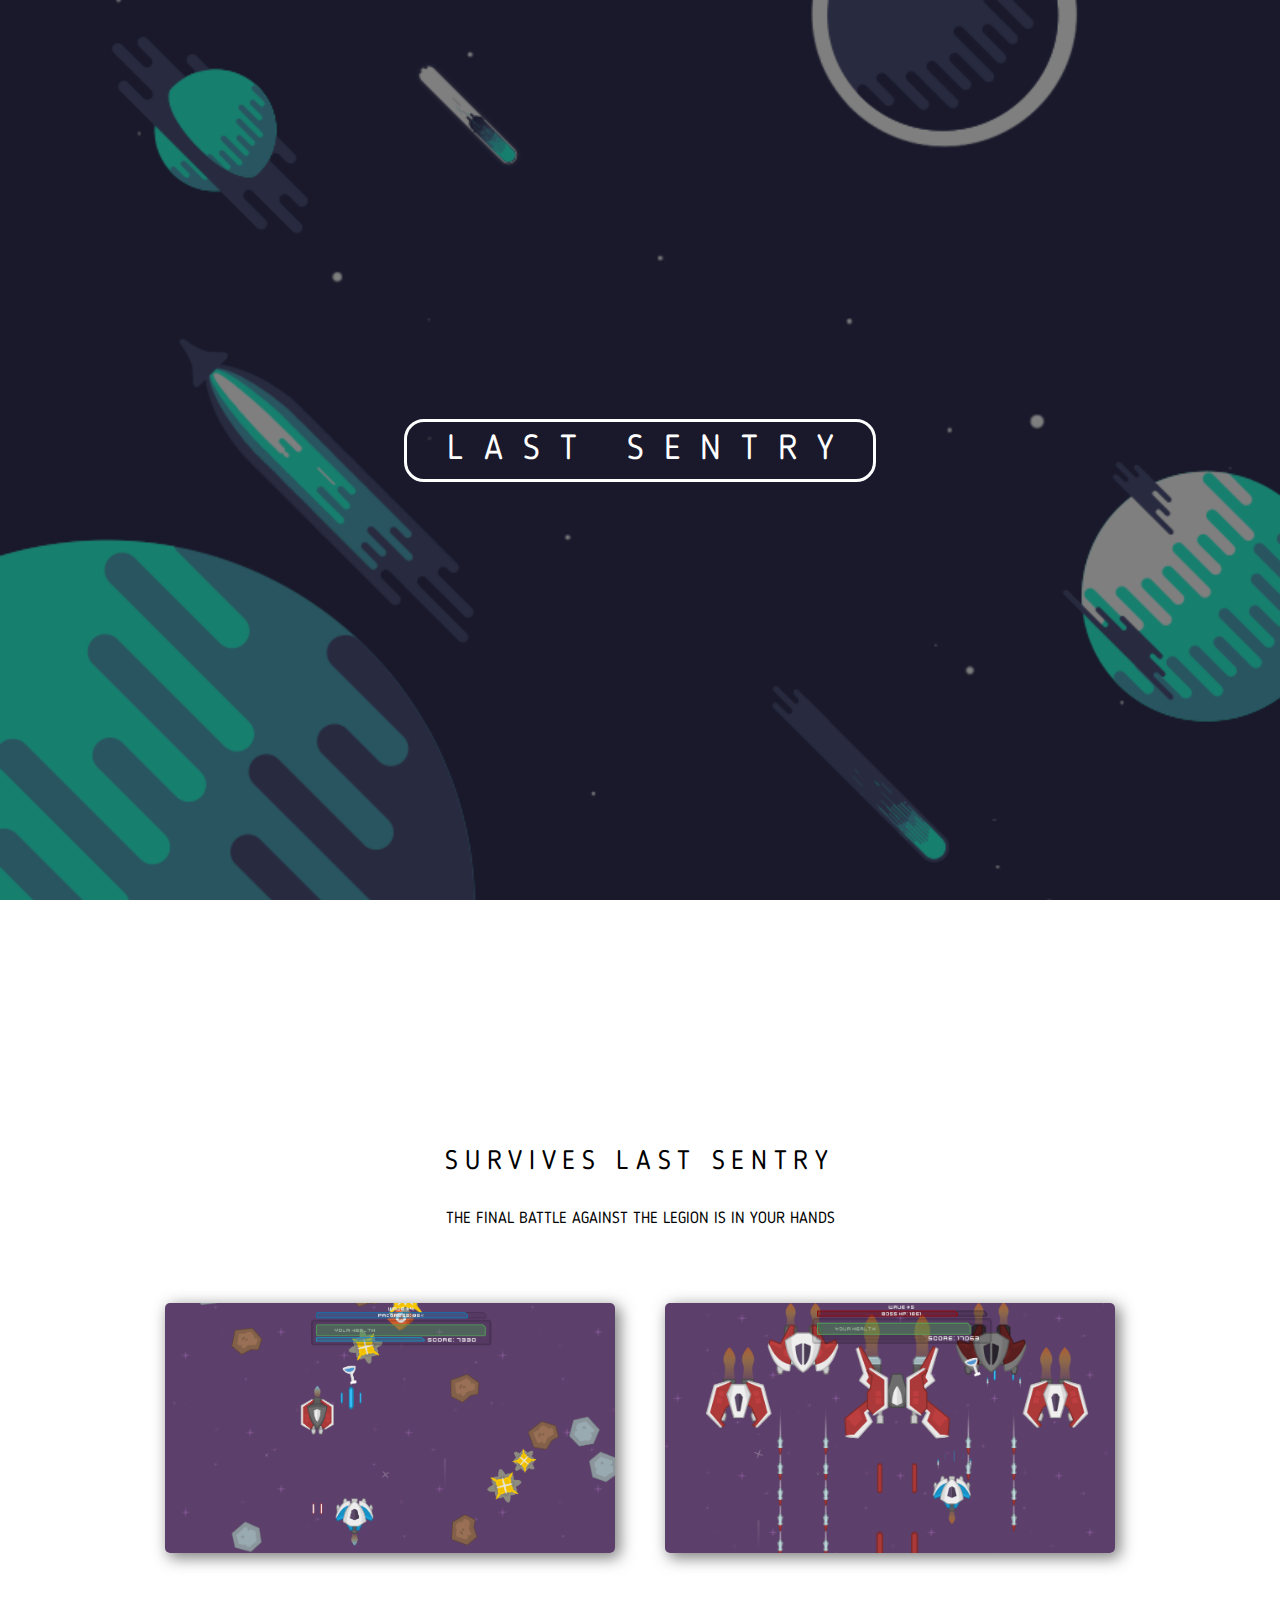
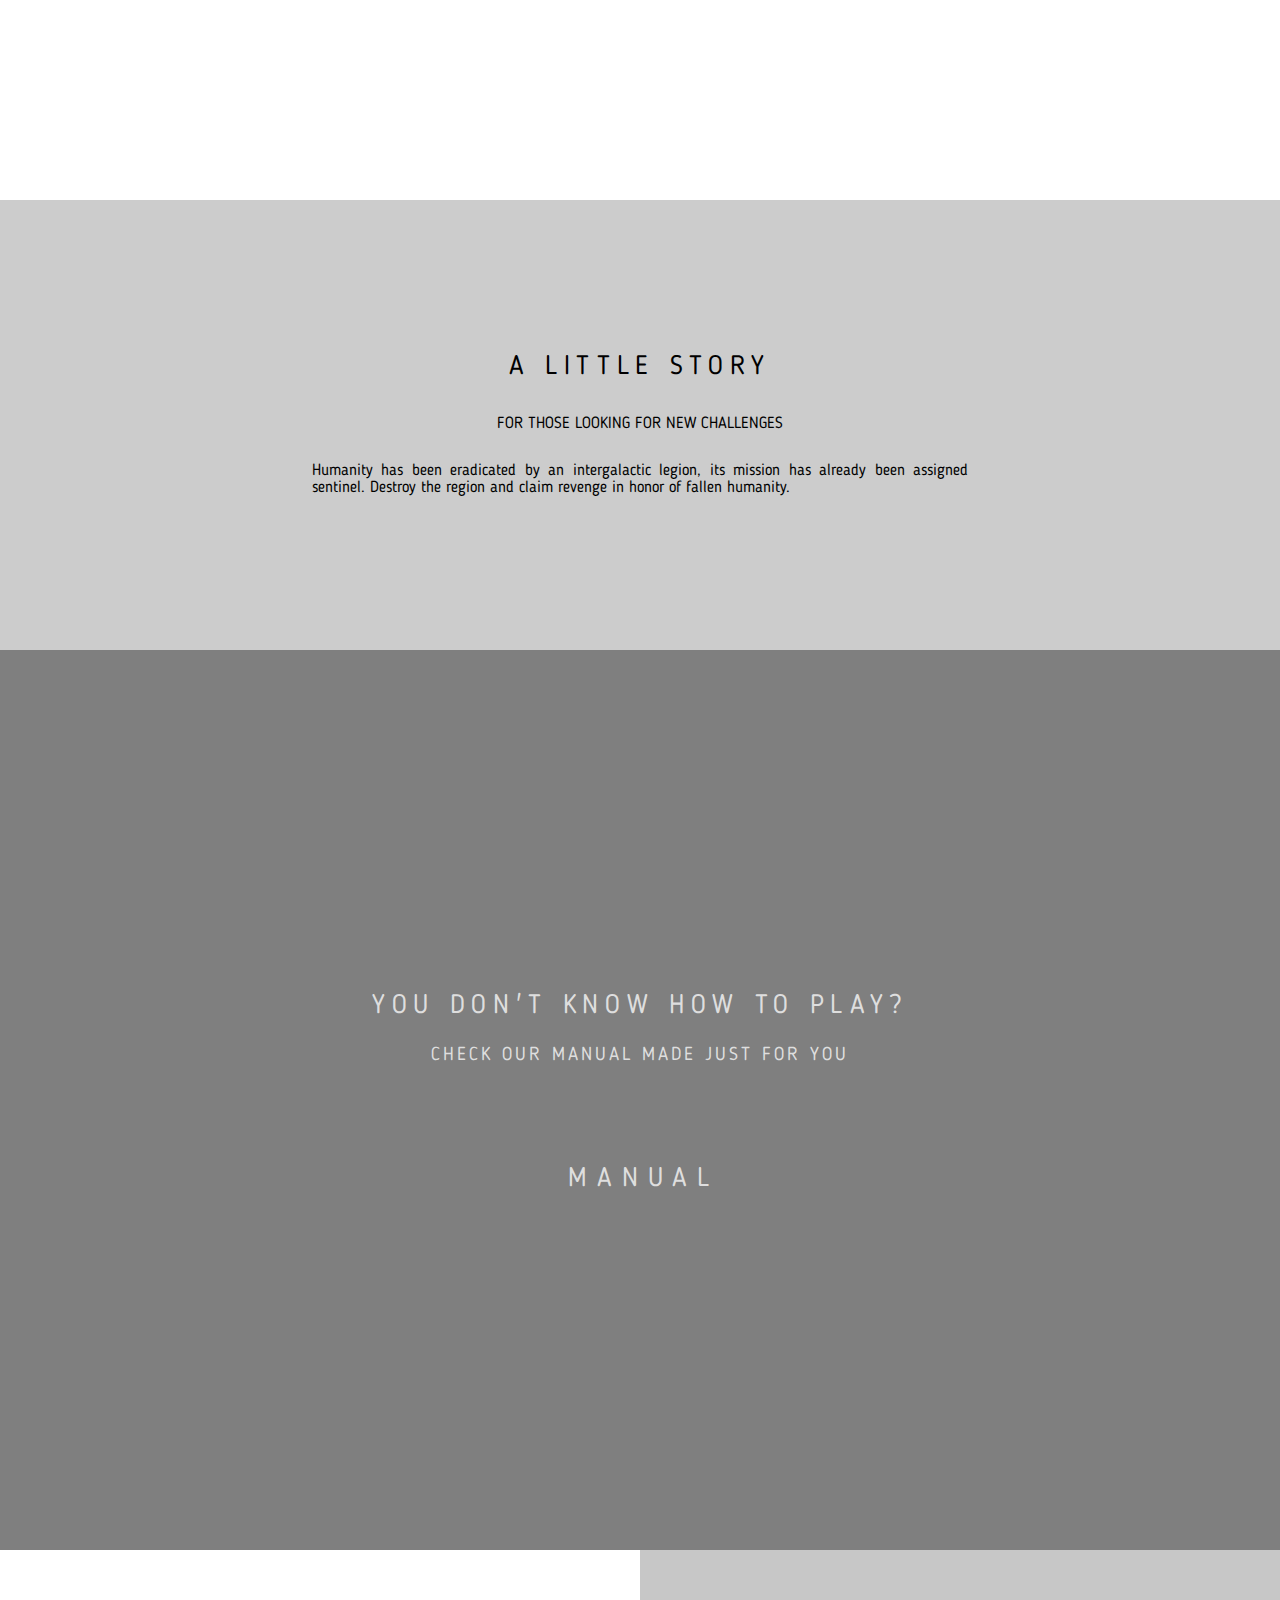
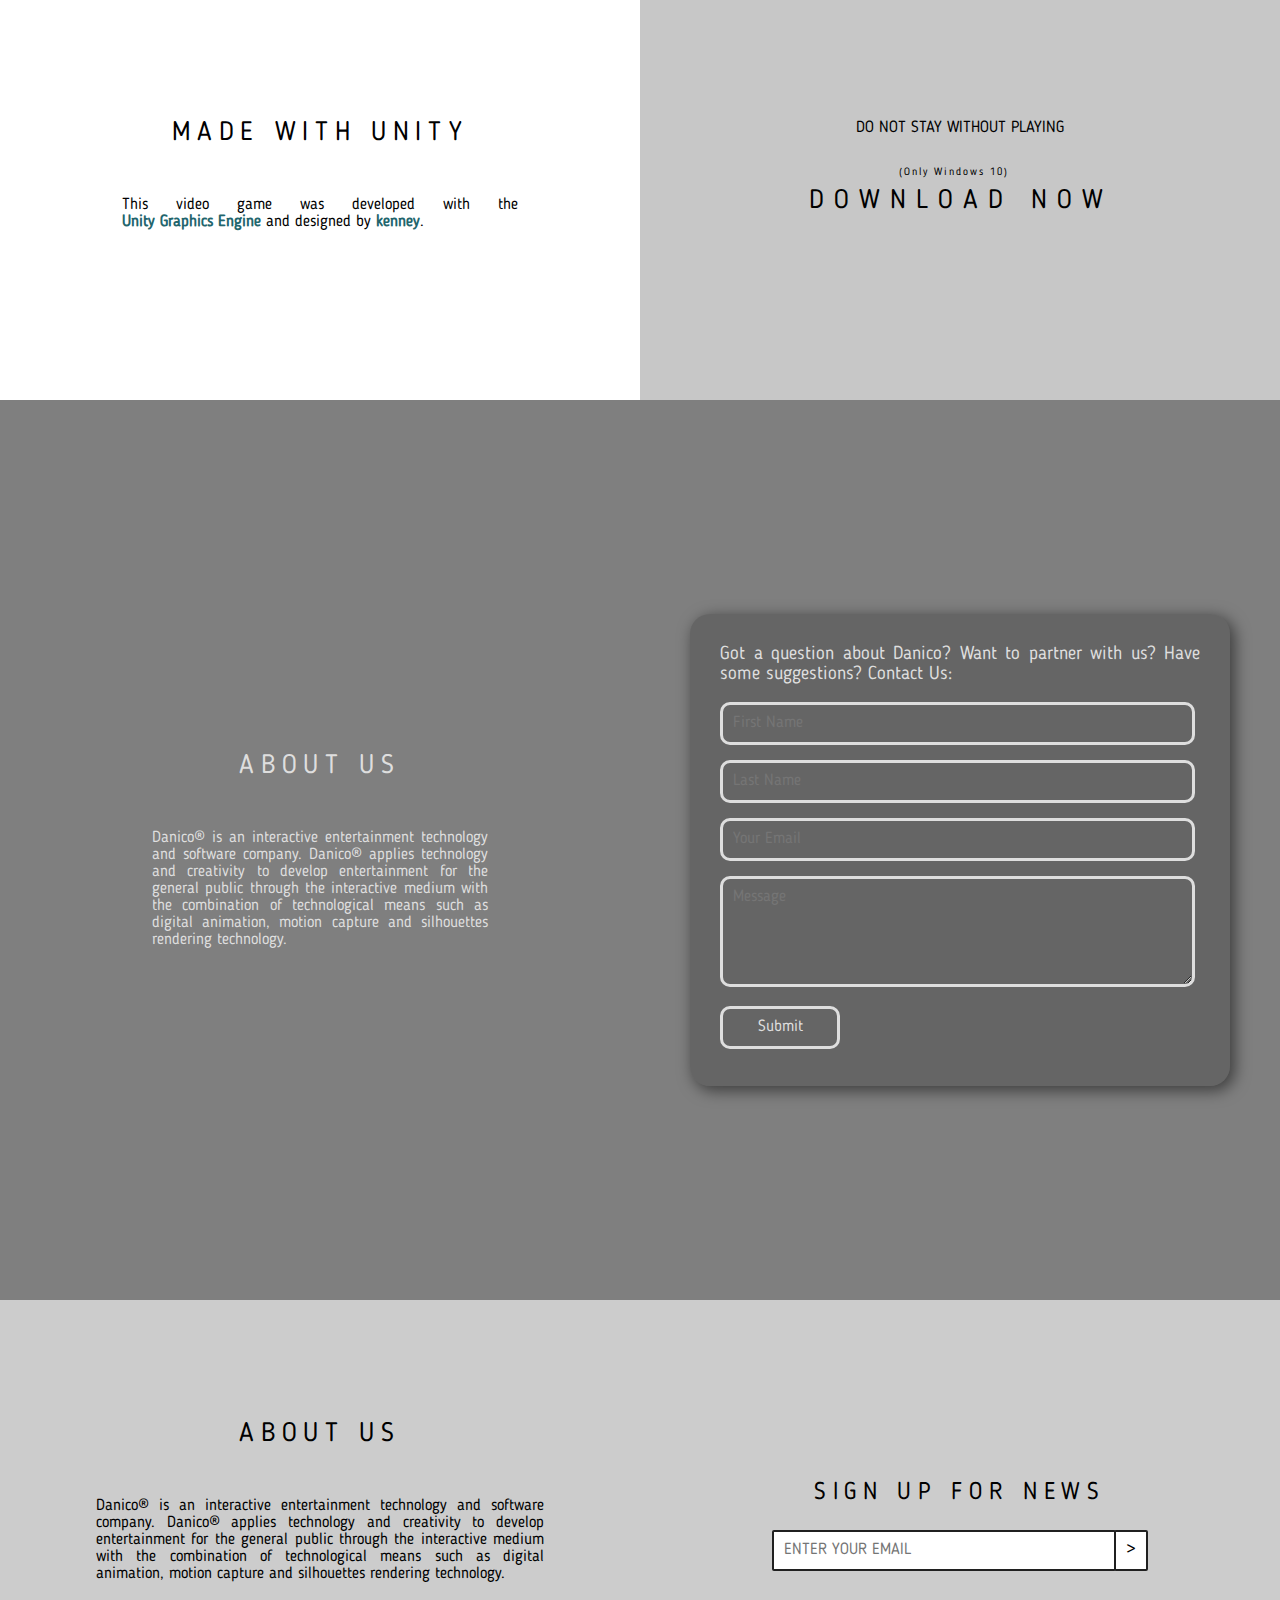
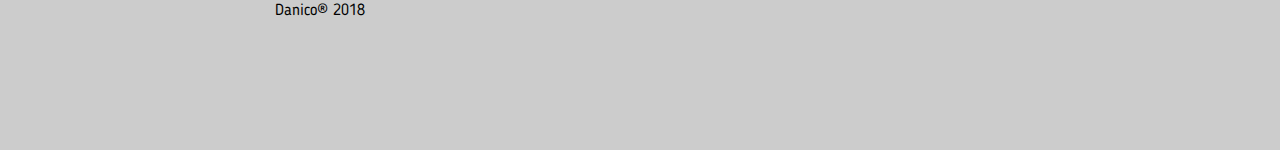
==== commit 7e2bd3e8: "S1.9" ====
--- a/index.html
+++ b/index.html
@@ -15,7 +15,7 @@
         <!-- Cuerpo del documento -->
         <main>
             <!-- Primer Sección -->
-            <div id="divSec1">
+            <div id="divSec1"  class="parallax">
                 <div class="postSec">
                     <div>
                         <h1>LAST SENTRY</h1>
--- a/css/main.css
+++ b/css/main.css
@@ -13,27 +13,91 @@
    src: url('BloggerSans.otf');
 }
 
+/* Animaciones */
+@keyframes slidein {
+    0%   {bottom:  25%; opacity: 0;}
+    100% {bottom: 0; opacity: 1;}
+}
+
+@keyframes slidein2 {
+    0%   {left: -100px;}
+    50%  {left: 100px;}
+    100% {left: -100px;}
+}
+
+@keyframes slidein3 {
+    0%   {left: -200px; opacity: 0;}
+    20%  { opacity: 1;}
+    50%  { opacity: 1;}
+    80%  { opacity: 1;}
+    100% {left: 900px; opacity: 0;}
+}
+
+@keyframes slidein4 {
+    0%   {left: 500px; opacity: 0;}
+    20%  { opacity: 1;}
+    80%  { opacity: 1;}
+    100% { left: -1800px; opacity: 0; }
+}
+
+@keyframes slidein5 {
+    0%   {top:  25%; opacity: 0;}
+    100% {top: 20px; opacity: 1;}
+}
+
+@keyframes shoot {
+    0%   {top: 0; opacity: 0;}
+    80%  {top: -200px; opacity: 1;}
+    100% {top: -200px; opacity: 0;}
+}
+
+@keyframes shoot2 {
+    0%   {top: 200px; opacity: 0;}
+    80%  {top: 400px; opacity: 1;}
+    100% {top: 400px; opacity: 0;}
+}
+
 /* Todo el documento */
 *
 {
     padding: 0px;
     margin: 0px;
+    
 }
 
 html {
-     height: 100%;
+    height: 100%;
 }
 
 body {
-     display: flex;
-     justify-content: center;
-     align-items: center;
+    display: flex;
+    justify-content: center;
+    align-items: center;
 }
 
 main {
-     max-width: 2160px;
-     min-width: 800px;
-     height: auto; width: 100%;
+    max-width: 2160px;
+    min-width: 800px;
+    height: auto; width: 100%;
+}
+
+h1 {
+    font-family: "SpaceE", "SpaceN", 'Lucida Sans', 'Lucida Sans Regular', 'Lucida Grande', 'Lucida Sans Unicode', Geneva, Verdana, sans-serif;
+    font-size: 26pt;
+    font-weight: normal;
+    border: 3px solid white;
+    border-radius: 20px;
+    letter-spacing: 15pt;
+    display: inline-block;
+    padding-left: 40px;
+    padding-right: 20px;
+    padding-top: 10px;
+    padding-bottom: 10px;
+    color: white;
+}
+
+h1:hover {
+    cursor: default;
 }
 
 h2 {
@@ -52,13 +116,67 @@
 }
 
 a {
-     font-family: "SpaceE", "SpaceN", 'Lucida Sans', 'Lucida Sans Regular', 'Lucida Grande', 'Lucida Sans Unicode', Geneva, Verdana, sans-serif;
-     font-weight: normal;
-     text-decoration: none;
-     -webkit-transition: All 0.25s ease;
-     -moz-transition: All 0.25s ease;
-     -o-transition: All 0.25s ease;
-     -webkit-transform: scale(1);
-     -moz-transform: scale(1);
-     -o-transform: scale(1);
+    font-family: "SpaceE", "SpaceN", 'Lucida Sans', 'Lucida Sans Regular', 'Lucida Grande', 'Lucida Sans Unicode', Geneva, Verdana, sans-serif;
+    font-weight: normal;
+    text-decoration: none;
+    -webkit-transition: All 0.25s ease;
+    -moz-transition: All 0.25s ease;
+    -o-transition: All 0.25s ease;
+    transition: All 0.25s ease;
+    -webkit-transform: scale(1);
+    -moz-transform: scale(1);
+    -o-transform: scale(1);
+    transform: scale(1);
 }
+
+/* Coincidencias */
+#divSec1 .postSec div {
+    position: relative;
+    animation-name: slidein;
+    animation-duration: 1s;
+}
+
+.postSec {
+    width: 100%;
+    height: 100%;
+    background-color: rgba(0, 0, 0, 0.5);
+}
+
+.link {
+    box-sizing: border-box;
+    list-style-type: none;
+    overflow: hidden;
+    margin: auto;
+    width: 100%;
+    text-align: center;
+}
+
+.link a {
+    display: inline-block;
+    font-family: "SpaceE", "SpaceN", 'Lucida Sans', 'Lucida Sans Regular', 'Lucida Grande', 'Lucida Sans Unicode', Geneva, Verdana, sans-serif;
+    font-weight: normal;
+    text-decoration: none;
+    color: rgb(222,222,222);
+    padding-bottom: 2.5px;
+    padding-left: 5px;
+    padding-right: 3px;
+    margin-left: 40px;
+    margin-right: 40px;
+    margin-bottom: 10px;
+    font-size: 12pt;
+    letter-spacing: 1pt;
+    border-bottom: 3px solid rgba(222,222,222,0);
+}
+
+.link a:hover {
+    border-bottom: 3px solid rgb(222,222,222);
+    border-radius: 3px;
+    -webkit-transition: All 0.75s ease;
+    -moz-transition: All 0.75s ease;
+    -o-transition: All 0.75s ease;
+    transition: All 0.75s ease;
+    -webkit-transform: scale(1.25);
+    -moz-transform: scale(1.25);
+    -o-transform: scale(1.25);
+    transform: scale(1.25);
+}--- a/css/home.css
+++ b/css/home.css
@@ -8,27 +8,13 @@
     align-items: center;
     justify-content: center;
 }
-@keyframes slidein {
-    0%   {bottom:  25%; opacity: 0;}
-    100% {bottom: 0; opacity: 1;}
-}
-h1 {
-    font-family: "SpaceE", "SpaceN", 'Lucida Sans', 'Lucida Sans Regular', 'Lucida Grande', 'Lucida Sans Unicode', Geneva, Verdana, sans-serif;
-    font-size: 26pt;
-    font-weight: normal;
-    border: 3px solid white;
-    border-radius: 20px;
-    letter-spacing: 15pt;
-    display: inline-block;
-    padding-left: 40px;
-    padding-right: 20px;
-    padding-top: 10px;
-    padding-bottom: 10px;
-    color: white;
-}
-h1:hover {
-    cursor: default;
-}
+
+header h2 {
+    padding-top: 40px;
+    padding-bottom: 40px;
+    color: rgb(222,222,222);
+}
+
 /* Estilos para parallax */
 #divSec1, #divSec4, #divSec6 {
     max-width: 100%;
@@ -53,66 +39,12 @@
     background-image: url('../img/bg3.jpg');
     background-size: 135%;
 }
-#divSec1 .postSec div {
-    position: relative;
-    animation-name: slidein;
-    animation-duration: 1s;
-}
-.postSec {
-    width: 100%;
-    height: 100%;
-    background-color: rgba(0, 0, 0, 0.5);
-}
 #divSec1 .postSec, #divSec4 .postSec,  #divSec6 .postSec{
     display: flex;
     justify-content: center;
     align-items: center;
 }
-header h2 {
-    padding-top: 40px;
-    padding-bottom: 40px;
-    color: rgb(222,222,222);
-}
-.link {
-    box-sizing: border-box;
-    list-style-type: none;
-    overflow: hidden;
-    margin: auto;
-    width: 100%;
-    text-align: center;
-}
-.link a {
-    display: inline-block;
-    font-family: "SpaceE", "SpaceN", 'Lucida Sans', 'Lucida Sans Regular', 'Lucida Grande', 'Lucida Sans Unicode', Geneva, Verdana, sans-serif;
-    font-weight: normal;
-    text-decoration: none;
-    color: rgb(222,222,222);
-    padding-bottom: 2.5px;
-    padding-left: 5px;
-    padding-right: 3px;
-    margin-left: 40px;
-    margin-right: 40px;
-    margin-bottom: 10px;
-    font-size: 12pt;
-    letter-spacing: 1pt;
-    border-bottom: 3px solid rgba(222,222,222,0);
-    -webkit-transition: All 0.25s ease;
-    -moz-transition: All 0.25s ease;
-    -o-transition: All 0.25s ease;
-    -webkit-transform: scale(1);
-    -moz-transform: scale(1);
-    -o-transform: scale(1);
-}
-.link a:hover {
-    border-bottom: 3px solid rgb(222,222,222);
-    border-radius: 3px;
-    -webkit-transition: All 0.75s ease;
-    -moz-transition: All 0.75s ease;
-    -o-transition: All 0.75s ease;
-    -webkit-transform: scale(1.25);
-    -moz-transform: scale(1.25);
-    -o-transform: scale(1.25);
-}
+
 /* Estilos para captura 2 */
 #divSec2 {
     background-color: #fff;
@@ -128,13 +60,16 @@
     align-items: center;
     justify-content: center;
 }
+
 #divSec2 h2 {
     padding-bottom: 35px;
 }
+
 #divSec2 p {
     font-size: 12pt;
     text-align: center;
 }
+
 .imgCont {
     width: 50%;
     max-width: 50%;
@@ -143,6 +78,7 @@
     justify-content: center;
     float: left;
 }
+
 .imgCont div {
     width: 500px;
     height: 250px;
@@ -153,14 +89,17 @@
     -moz-box-shadow: 4px 4px 15px 1px rgba(0,0,0,0.5);
     box-shadow: 4px 4px 15px 1px rgba(0,0,0,0.5);
 }
+
 #imgCap1 {
     background-image: url('../img/imgCapturaVG2.png');
     background-size: 105% 105%;
 }
+
 #imgCap2 {
     background-image: url('../img/imgCapturaVG3.png');
     background-size: 105% 105%;
 }
+
 /* Estilos para captura 3 */
 #divSec3 {
     background-color: #ccc;
@@ -173,30 +112,36 @@
     align-items: center;
     justify-content: center;
 }
+
 #divSec3 h2 {
     padding-bottom: 35px;
 }
+
 #divSec3 p {
     font-size: 12pt;
     text-align: center;
 }
+
 #divSec3 #parSec3 {
     text-align: justify;
     margin-left: 20%;
     margin-right: 20%;
     margin-top: 30px;
 }
+
 /* Estilos para captura 4 */
 #divSec4 h2 {
     padding-bottom: 25px;
     color: rgb(222,222,222);
 }
+
 #divSec4 p {
     letter-spacing: 3px;
     font-size: 14pt;
     text-align: center;
     color: rgb(222,222,222);
 }
+
 #divSec4 a {
     background-color: rgba(32,32,32,0);
     margin-top: 100px;
@@ -206,9 +151,11 @@
     border-radius: 3px;
     border-bottom: 3px solid rgba(222,222,222,0);
 }
+
 #divSec4 a:hover {
     border-bottom: 3px solid rgb(222,222,222);
 }
+
 /* Estilos para captura 5 */
 #divSec5 {
     background-color: #fff;
@@ -218,6 +165,7 @@
     min-height: 330px;
     max-height: 500px;
 }
+
 .pnlContai {
     width: 50%;
     height: 100%;
@@ -227,50 +175,57 @@
     align-items: center;
     justify-content: center;
 }
+
 #FroCon1 {
     width: 50%;
     height: 100%;
     margin: 0px;
 }
+
 #FroCon1 p {
     text-align: justify;
     margin-left: 15%;
     margin-right: 15%;
     margin-top: 50px;
 }
+
 #FroCon1 a {
     text-decoration: none;
     font-weight: bold;
     display: inline-block;
     border-bottom: 1px solid rgba(32,32,32,0);
     border-radius: 1px;
-    -webkit-transition: All 0.25s ease;
-    -moz-transition: All 0.25s ease;
-    -o-transition: All 0.25s ease;
-}
+}
+
 #FroCon1 a:hover {
     border-bottom: 1px solid rgb(32,32,32);
     -webkit-transition: All .5s ease;
     -moz-transition: All .5s ease;
     -o-transition: All .5s ease;
-}
+    transition: All .5s ease;
+}
+
 #FroCon1 a:link {
     color: #22656D;
 }
+
 #FroCon1 a:visited {
     color: rgb(0,0,0);
 }
+
 #BacCon1 {
     background-color: rgba(32,32,32,.25);
     width: 50%;
     height: 100%;
     margin: 0px;
 }
+
 #BacCon1 p {
     text-align: center;
     margin-left: 15%;
     margin-right: 15%;
 }
+
 #BacCon1 a {
     color: rgb(0,0,0);
     margin-top: 50px;
@@ -279,9 +234,11 @@
     border-radius: 3px;
     border-bottom: 3px solid rgba(0,0,0,0);
 }
+
 #BacCon1 a:hover {
     border-bottom: 3px solid rgb(0,0,0);
 }
+
 #BacCon1 a::after {
     content: "(Only Windows 10)";
     font-family: "SpaceE", "SpaceN", 'Lucida Sans', 'Lucida Sans Regular', 'Lucida Grande', 'Lucida Sans Unicode', Geneva, Verdana, sans-serif;
@@ -292,6 +249,7 @@
     top: -20px;
     left: 95px;
 }
+
 /* Estilos para captura 6 */
 #posSec6 #froCon2,  #posSec6 #bacCon2 {
     width: 50%;
@@ -299,19 +257,23 @@
     align-items: center;
     justify-content: center;
 }
+
 #posSec6 #froCon2 .contIN,  #posSec6 #bacCon2 .contIN {
     width: 75%;
 }
+
 #posSec6 h2 {
     margin-bottom: 50px;
     color: rgb(222, 222, 222);
 }
+
 #posSec6 p {
     text-align: justify;
     padding-left: 15%;
     padding-right: 15%;
     color: rgb(222, 222, 222);
 }
+
 #bacCon2 .contIN {
     background-color: rgba(0, 0, 0, 0.2);
     padding: 30px;
@@ -321,12 +283,14 @@
     -moz-box-shadow: 4px 4px 15px 1px rgba(0,0,0,0.5);
     box-shadow: 4px 4px 15px 1px rgba(0,0,0,0.5);
 }
+
 #bacCon2 p {
     font-size: 14pt;
     text-align: justify;
     padding: 0;
     margin-bottom: 10px;
 }
+
 #bacCon2 input,  #bacCon2 textarea {
     width: 93.5%;
     background-color: rgba(0,0,0,0);
@@ -342,26 +306,34 @@
     -webkit-transition: All 0.25s ease;
     -moz-transition: All 0.25s ease;
     -o-transition: All 0.25s ease;
+    transition: All 0.25s ease;
     -webkit-transform: scale(1);
     -moz-transform: scale(1);
     -o-transform: scale(1);
-}
+    transform: scale(1);
+}
+
 #bacCon2 .input:hover, #bacCon2 textarea:hover {
     border: 3px solid rgb(128, 128, 146);
     -webkit-transition: All .25s ease;
     -moz-transition: All .25s ease;
     -o-transition: All .25s ease;
-}
+    transition: All .25s ease;
+}
+
 #bacCon2 .button {
     width: 25%;
 }
+
 #bacCon2 .button:hover {
     border: 3px solid rgb(128, 128, 146);
     width: 50%;
     -webkit-transition: All .25s ease;
     -moz-transition: All .25s ease;
     -o-transition: All .25s ease;
-}
+    transition: All .25s ease;
+}
+
 /* Estilos para captura 7 */
 #divSec7 {
     background-color: #ccc;
@@ -372,22 +344,27 @@
     max-height: 500px;
     z-index: 1;
 }
+
 #FroCon3 h2 {
     margin-bottom: 50px;
 }
+
 #FroCon3 p {
     text-align: justify;
     padding-left: 15%;
     padding-right: 15%;
 }
+
 #FroCon3 footer p {
     text-align: center;
     margin-top: 10px;
     padding: 10px;
 }
+
 #BacCon3 div {
     width: 100%;
 }
+
 #BacCon3 p {
     font-size: 18pt;
     text-align: center;
@@ -396,10 +373,12 @@
     margin-right: 20px;
     margin-left: 20px;
 }
+
 #BacCon3 form {
     display: flex;
     justify-content: center;
 }
+
 #BacCon3 input {
     background-color: rgb(255,255,255);
     margin: -1px;
@@ -412,25 +391,33 @@
     -webkit-transition: All 0.25s ease;
     -moz-transition: All 0.25s ease;
     -o-transition: All 0.25s ease;
+    transition: All 0.25s ease;
     -webkit-transform: scale(1);
     -moz-transform: scale(1);
     -o-transform: scale(1);
-}
+    transform: scale(1);
+}
+
 #BacCon3 .input {
     width: 50%;
 }
+
 #BacCon3 .input:hover {
     border: 2px solid rgb(128, 128, 146);
     -webkit-transition: All .25s ease;
     -moz-transition: All .25s ease;
     -o-transition: All .25s ease;
-}
+    transition: All .25s ease;
+}
+
 #BacCon3 .button:hover {
     border: 2px solid rgb(128, 128, 146);
     -webkit-transition: All .25s ease;
     -moz-transition: All .25s ease;
     -o-transition: All .25s ease;
+    transition: All .25s ease;
     -webkit-transform: scale(1.15);
     -moz-transform: scale(1.15);
     -o-transform: scale(1.15);
-}
+    transform: scale(1.15);
+}
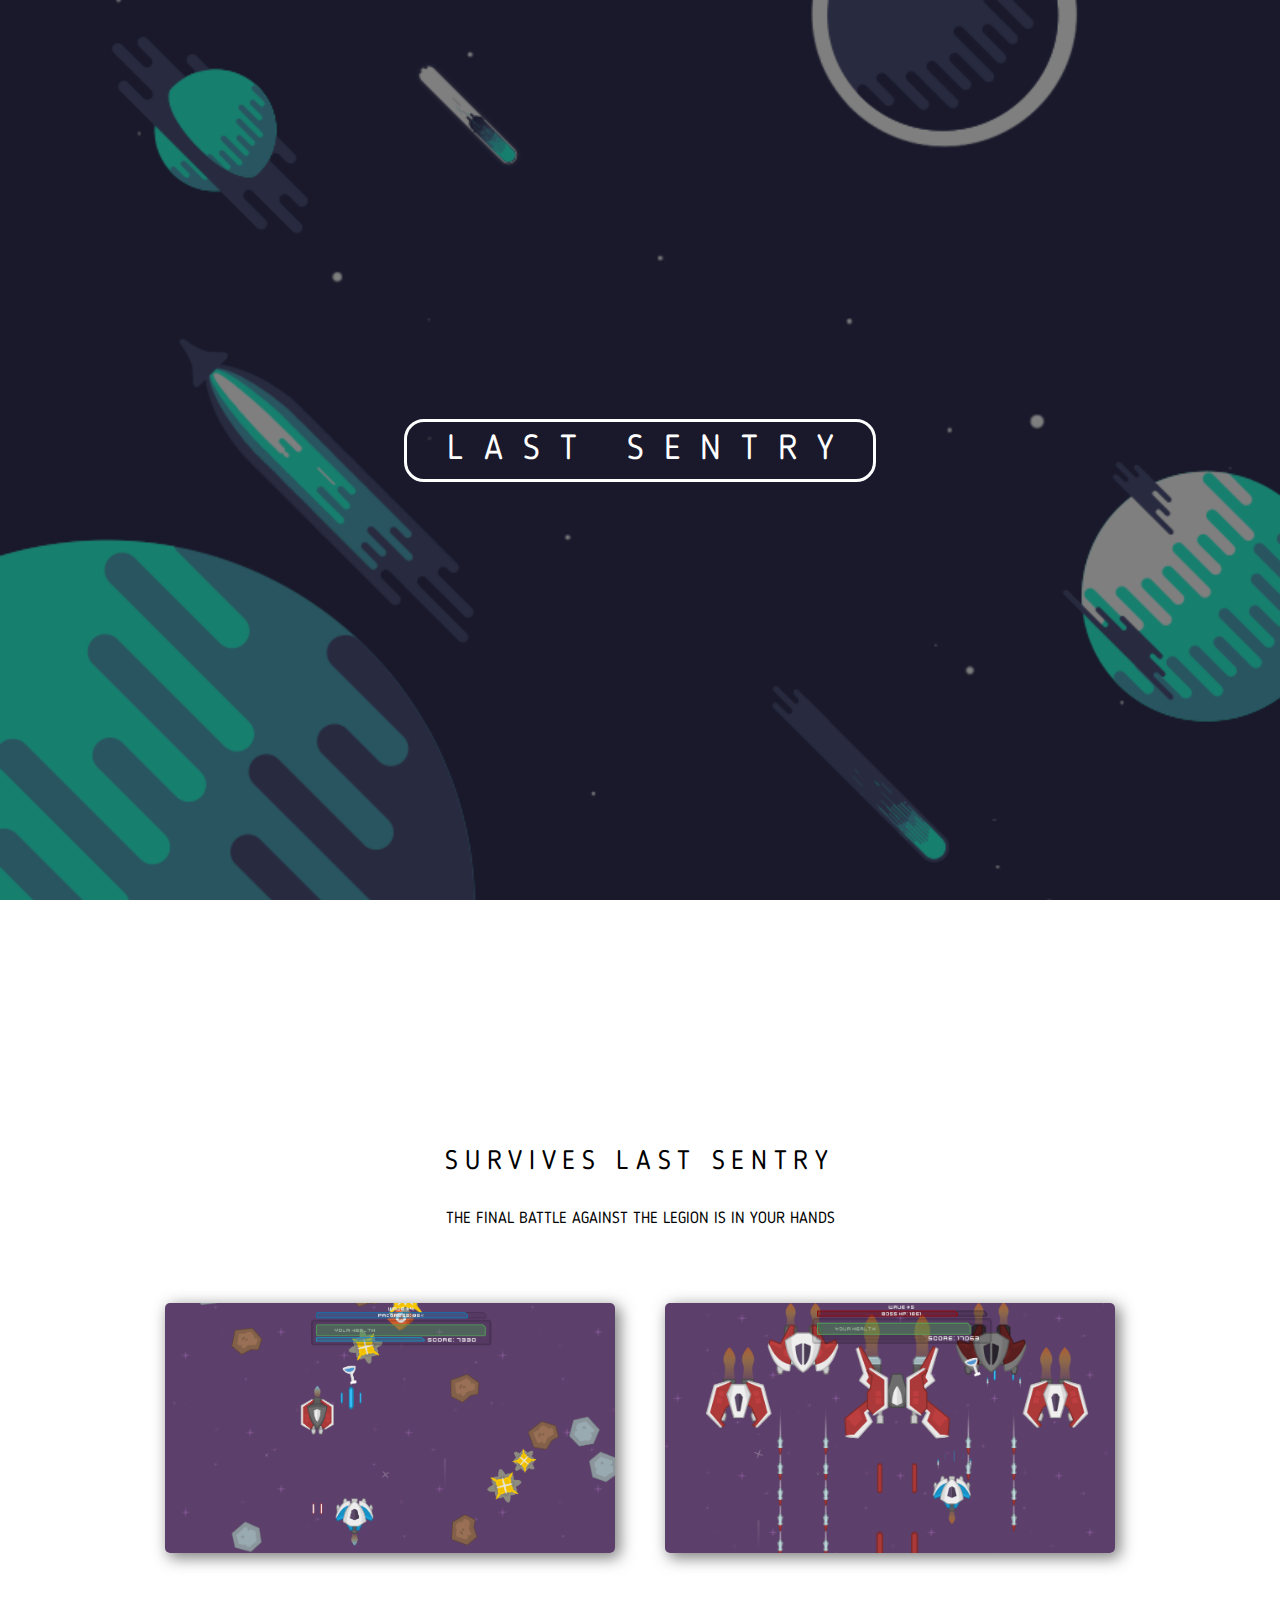
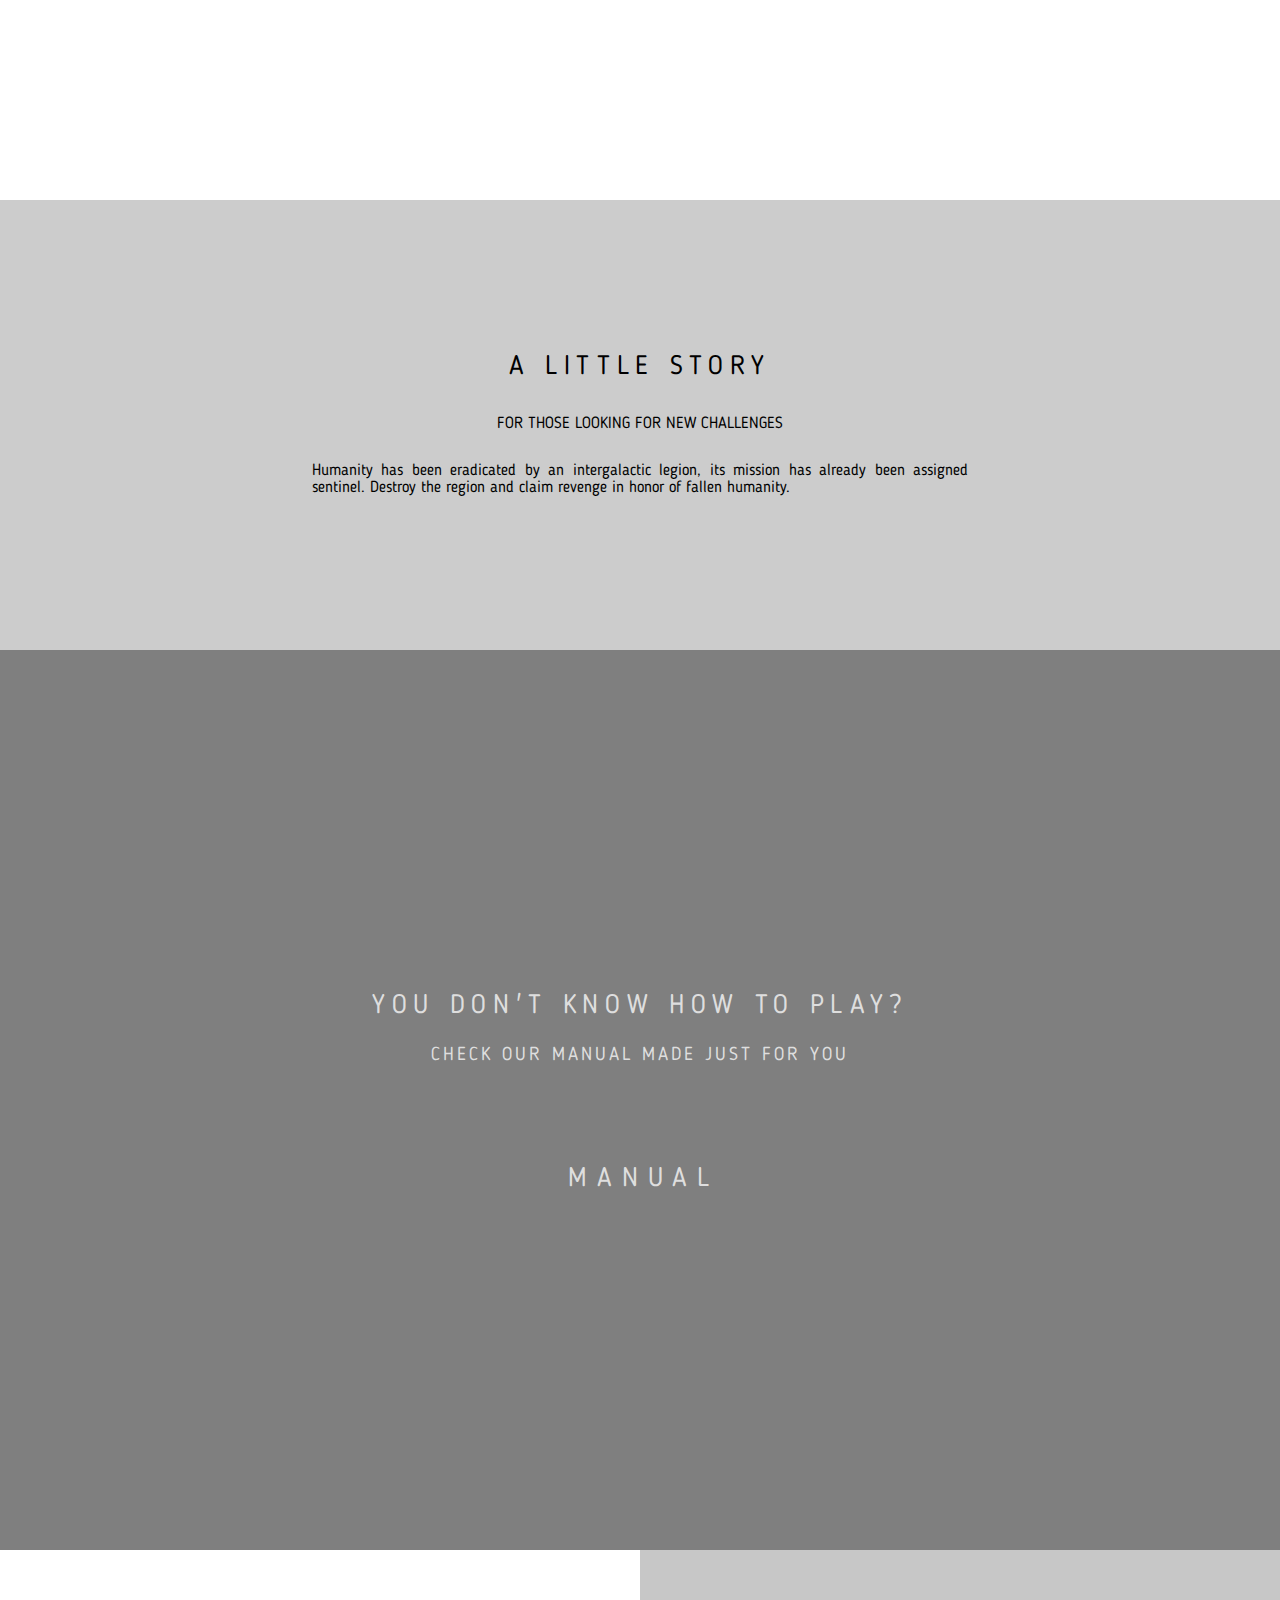
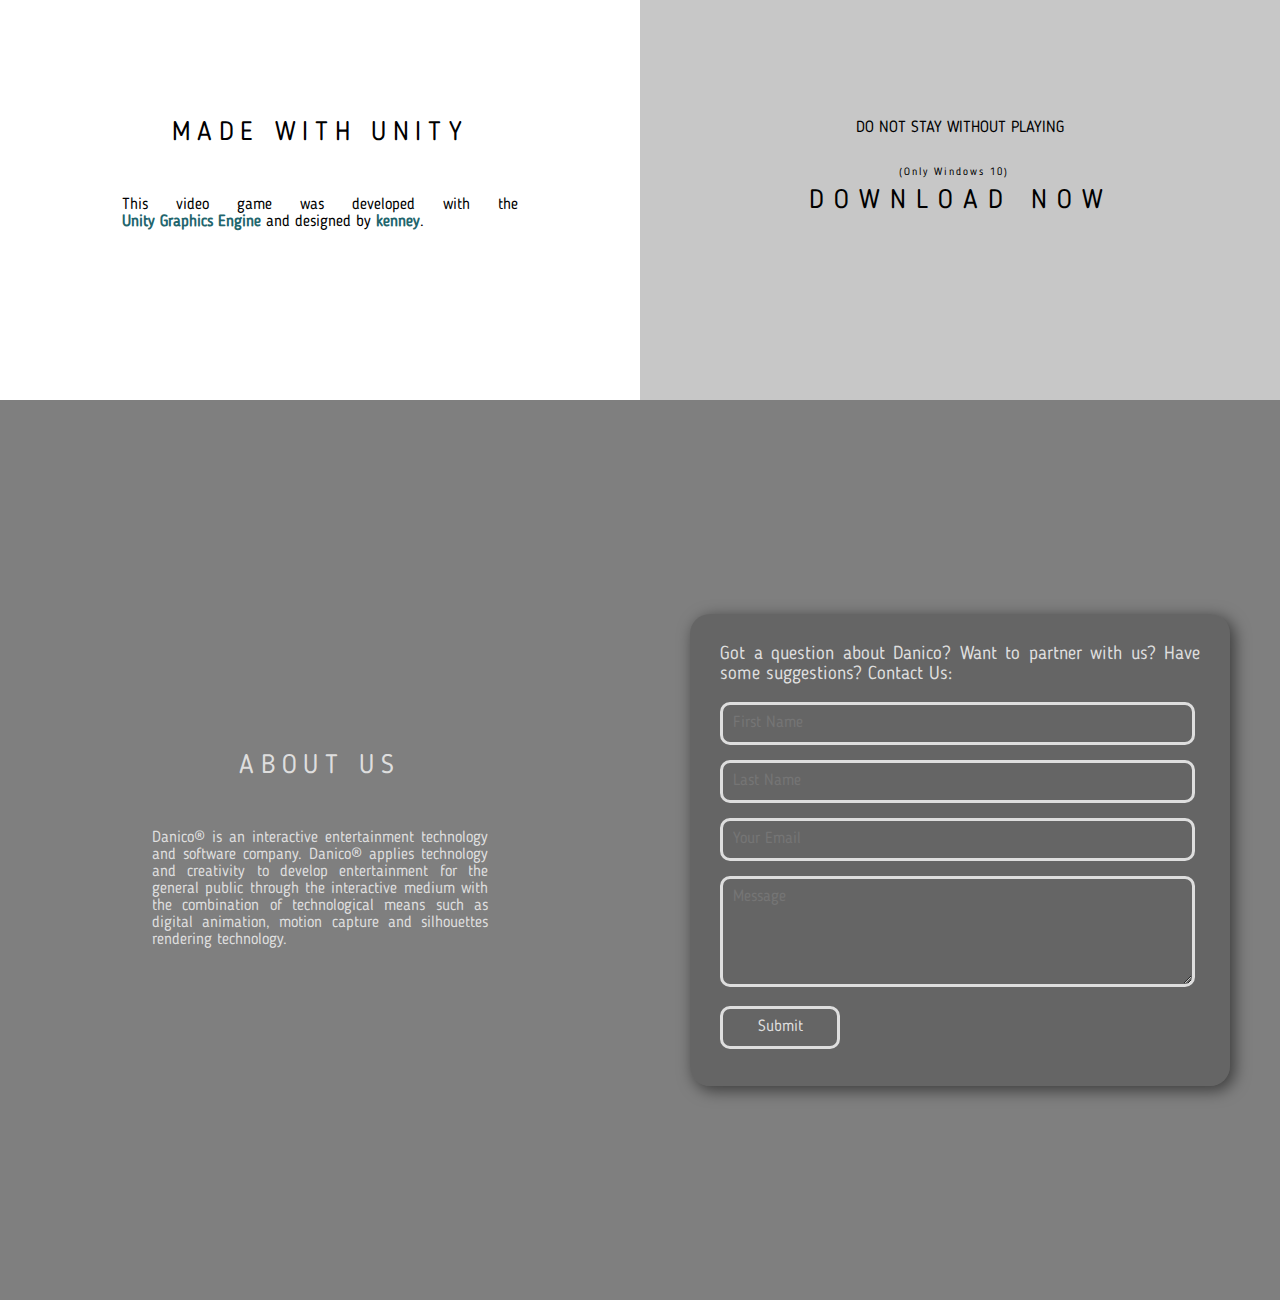
==== commit 2ba1e264: "FV" ====
--- a/index.html
+++ b/index.html
@@ -93,27 +93,7 @@
                     </div>
                 </div>
             </div>
-            <!-- Última Sección -->
-            <div id="divSec7">
-                <!-- Primer Contenedor -->
-                <div id="FroCon3" class="pnlContai">
-                    <div>
-                        <h2>ABOUT US</h2>
-                        <p>Danico® is an interactive entertainment technology and software company. Danico® applies technology and creativity to develop entertainment for the general public through the interactive medium with the combination of technological means such as digital animation, motion capture and silhouettes rendering technology.</p>
-                        <footer><p>Danico® 2018</p></footer>
-                    </div>
-                </div>
-                <!--Segundo Contenedor-->
-                <div id="BacCon3" class="pnlContai">
-                    <div>
-                        <p>SIGN UP FOR NEWS</p>
-                        <form action="#" target="_blank">
-                        <input type="text" name="email" placeholder="ENTER YOUR EMAIL" class="input">
-                        <input type="submit" value=">" class="button">
-                        </form>
-                    </div>
-                </div>
-            </div>
+            
         </main>
         <!-- Scripts -->
         <script src="https://code.jquery.com/jquery-2.2.4.min.js" integrity="sha256-BbhdlvQf/xTY9gja0Dq3HiwQF8LaCRTXxZKRutelT44=" crossorigin="anonymous"></script>
--- a/css/home.css
+++ b/css/home.css
@@ -333,91 +333,3 @@
     -o-transition: All .25s ease;
     transition: All .25s ease;
 }
-
-/* Estilos para captura 7 */
-#divSec7 {
-    background-color: #ccc;
-    background: rgb(204,204,204);
-    width: 100%;
-    height: 50vh;
-    min-height: 330px;
-    max-height: 500px;
-    z-index: 1;
-}
-
-#FroCon3 h2 {
-    margin-bottom: 50px;
-}
-
-#FroCon3 p {
-    text-align: justify;
-    padding-left: 15%;
-    padding-right: 15%;
-}
-
-#FroCon3 footer p {
-    text-align: center;
-    margin-top: 10px;
-    padding: 10px;
-}
-
-#BacCon3 div {
-    width: 100%;
-}
-
-#BacCon3 p {
-    font-size: 18pt;
-    text-align: center;
-    letter-spacing: 5pt;
-    margin-bottom: 25px;
-    margin-right: 20px;
-    margin-left: 20px;
-}
-
-#BacCon3 form {
-    display: flex;
-    justify-content: center;
-}
-
-#BacCon3 input {
-    background-color: rgb(255,255,255);
-    margin: -1px;
-    padding: 10px;
-    border: 2px solid rgb(32,32,32);
-    border-radius: 2px;
-    font-family: "SpaceE", "SpaceN", 'Lucida Sans', 'Lucida Sans Regular', 'Lucida Grande', 'Lucida Sans Unicode', Geneva, Verdana, sans-serif;
-    font-weight: normal;
-    font-size: 12pt;
-    -webkit-transition: All 0.25s ease;
-    -moz-transition: All 0.25s ease;
-    -o-transition: All 0.25s ease;
-    transition: All 0.25s ease;
-    -webkit-transform: scale(1);
-    -moz-transform: scale(1);
-    -o-transform: scale(1);
-    transform: scale(1);
-}
-
-#BacCon3 .input {
-    width: 50%;
-}
-
-#BacCon3 .input:hover {
-    border: 2px solid rgb(128, 128, 146);
-    -webkit-transition: All .25s ease;
-    -moz-transition: All .25s ease;
-    -o-transition: All .25s ease;
-    transition: All .25s ease;
-}
-
-#BacCon3 .button:hover {
-    border: 2px solid rgb(128, 128, 146);
-    -webkit-transition: All .25s ease;
-    -moz-transition: All .25s ease;
-    -o-transition: All .25s ease;
-    transition: All .25s ease;
-    -webkit-transform: scale(1.15);
-    -moz-transform: scale(1.15);
-    -o-transform: scale(1.15);
-    transform: scale(1.15);
-}
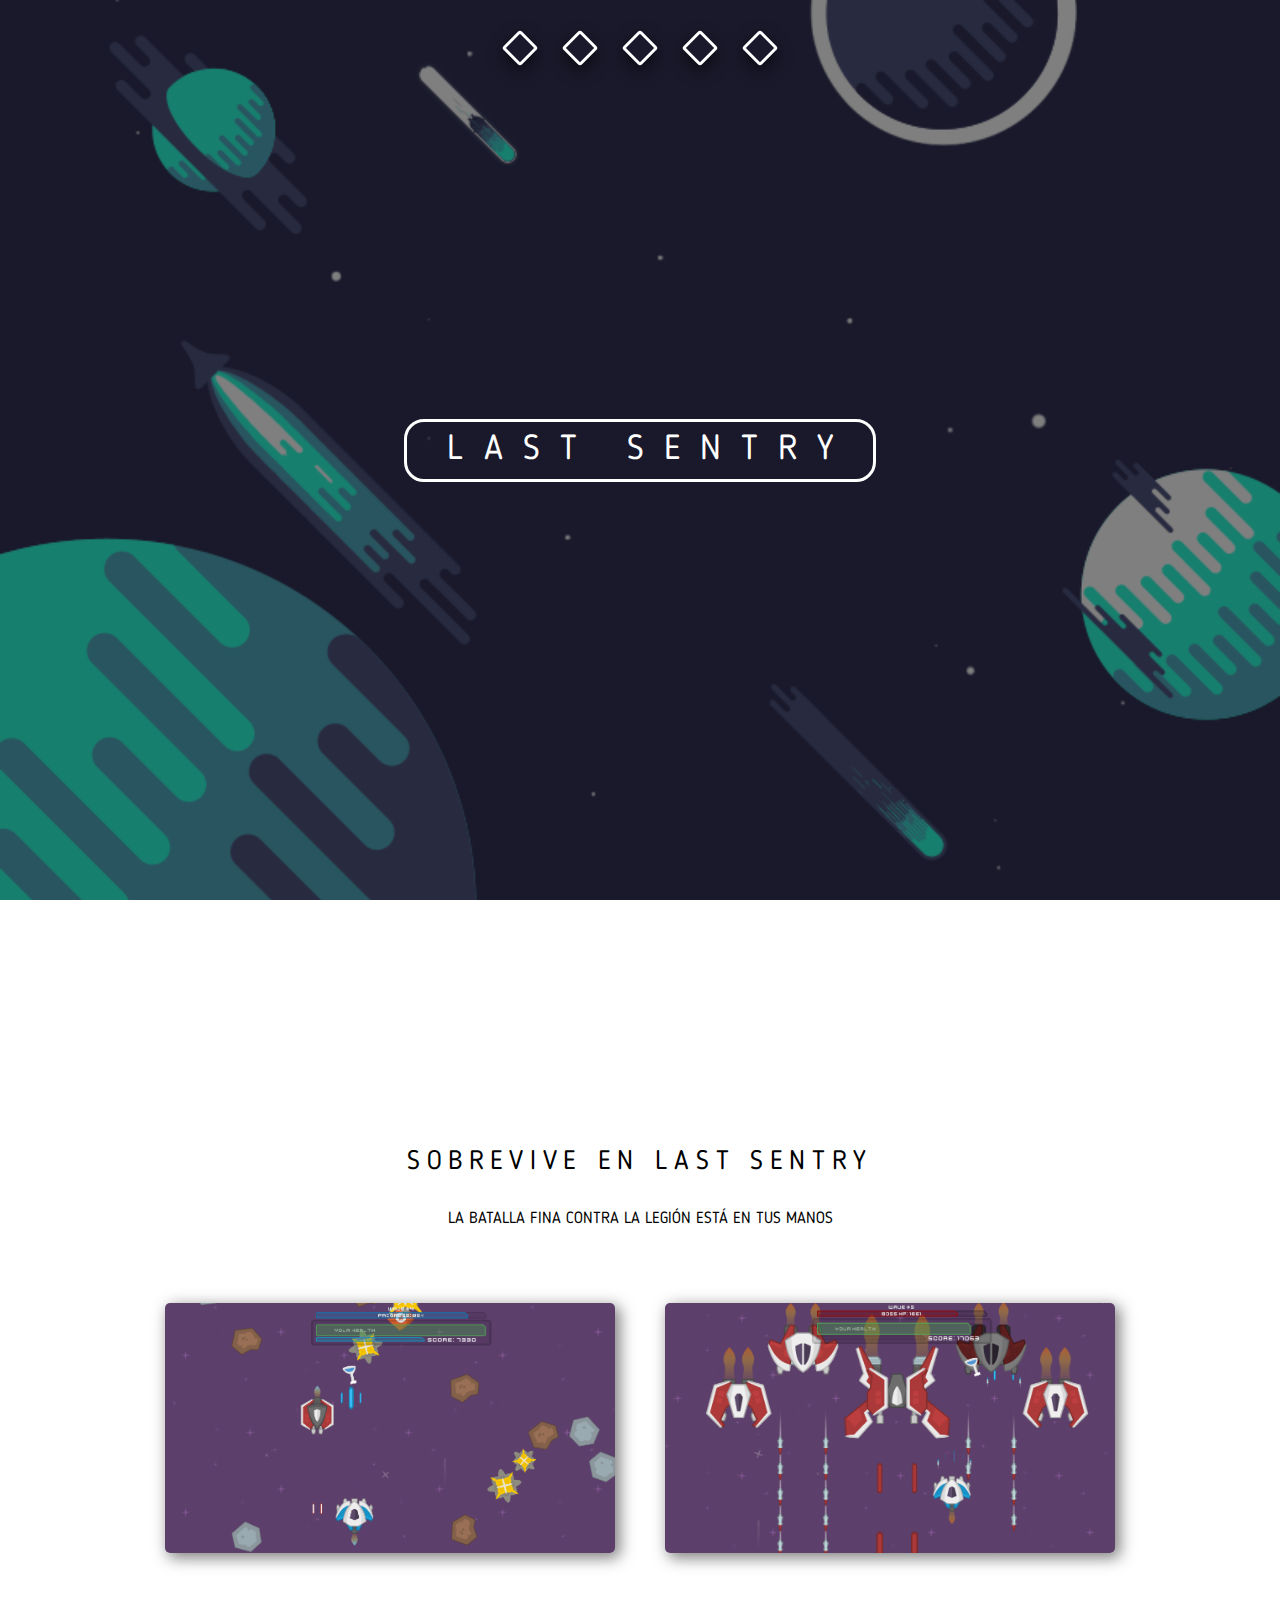
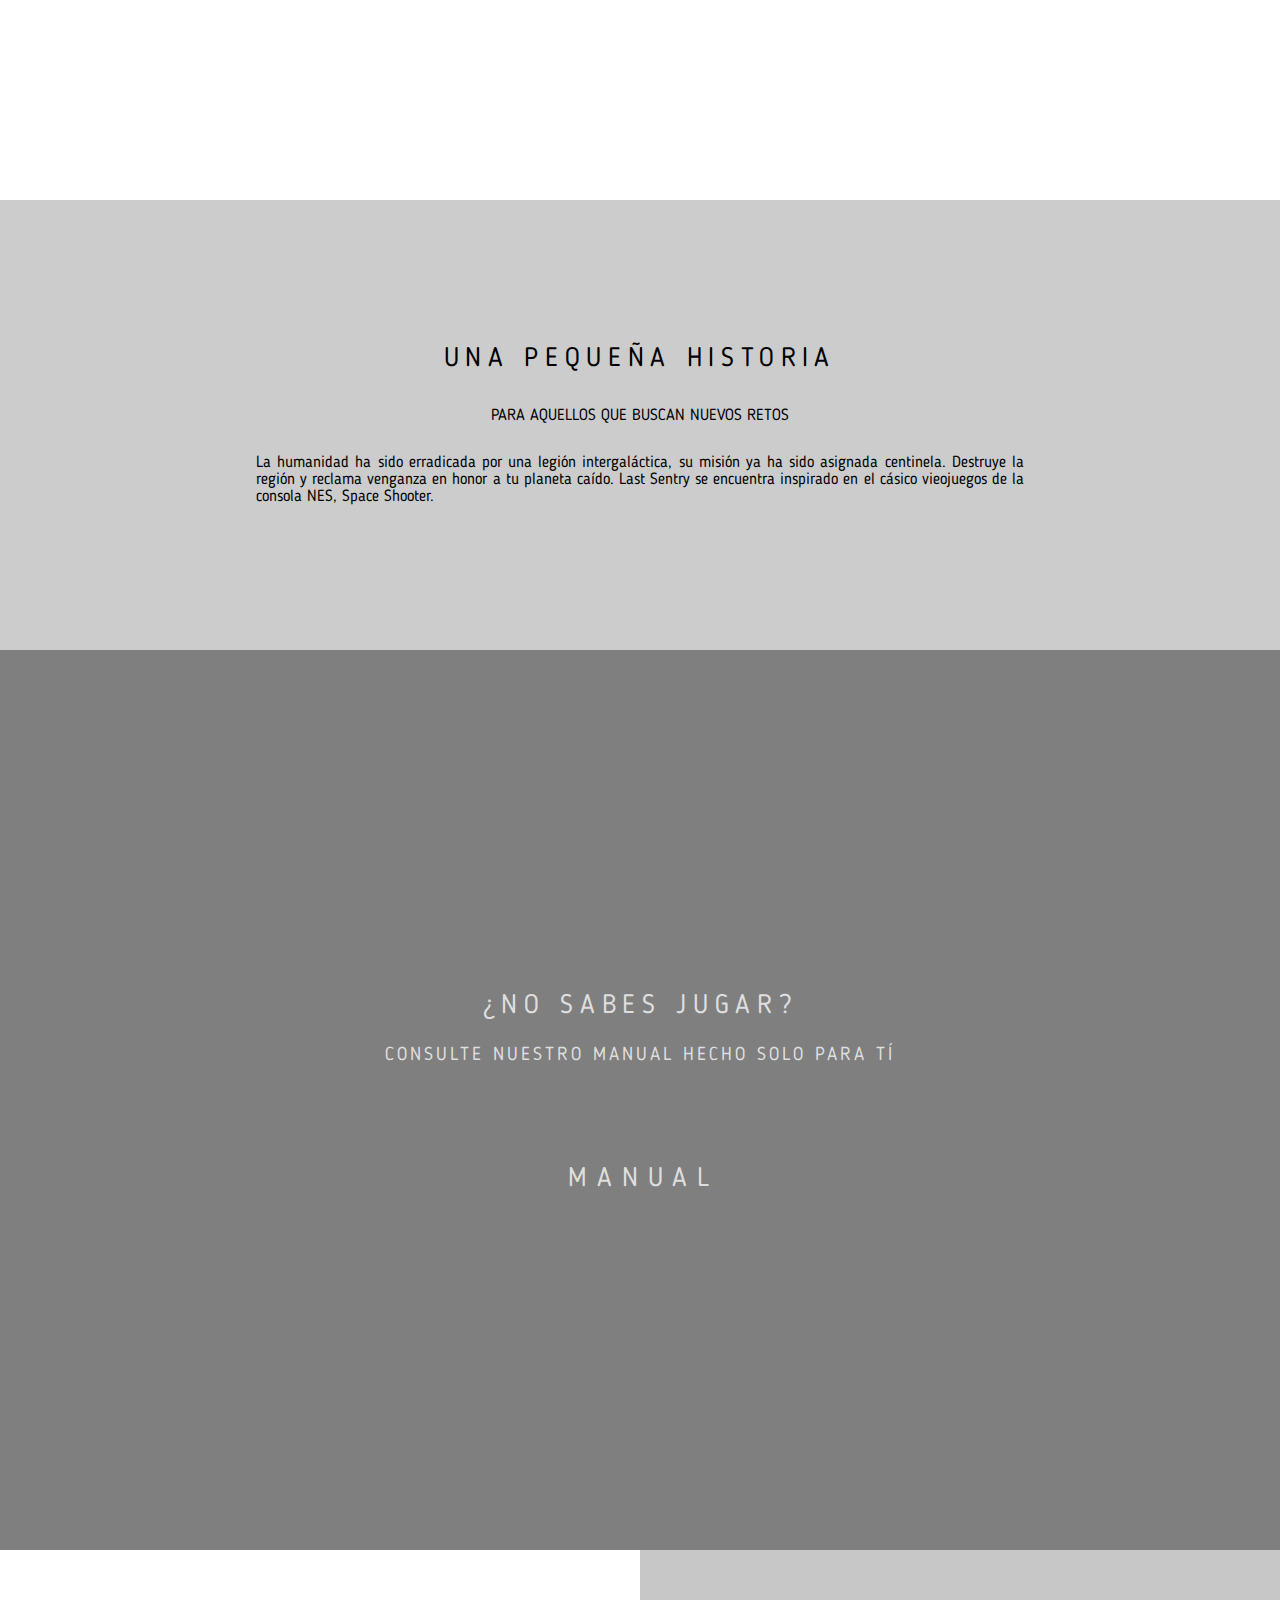
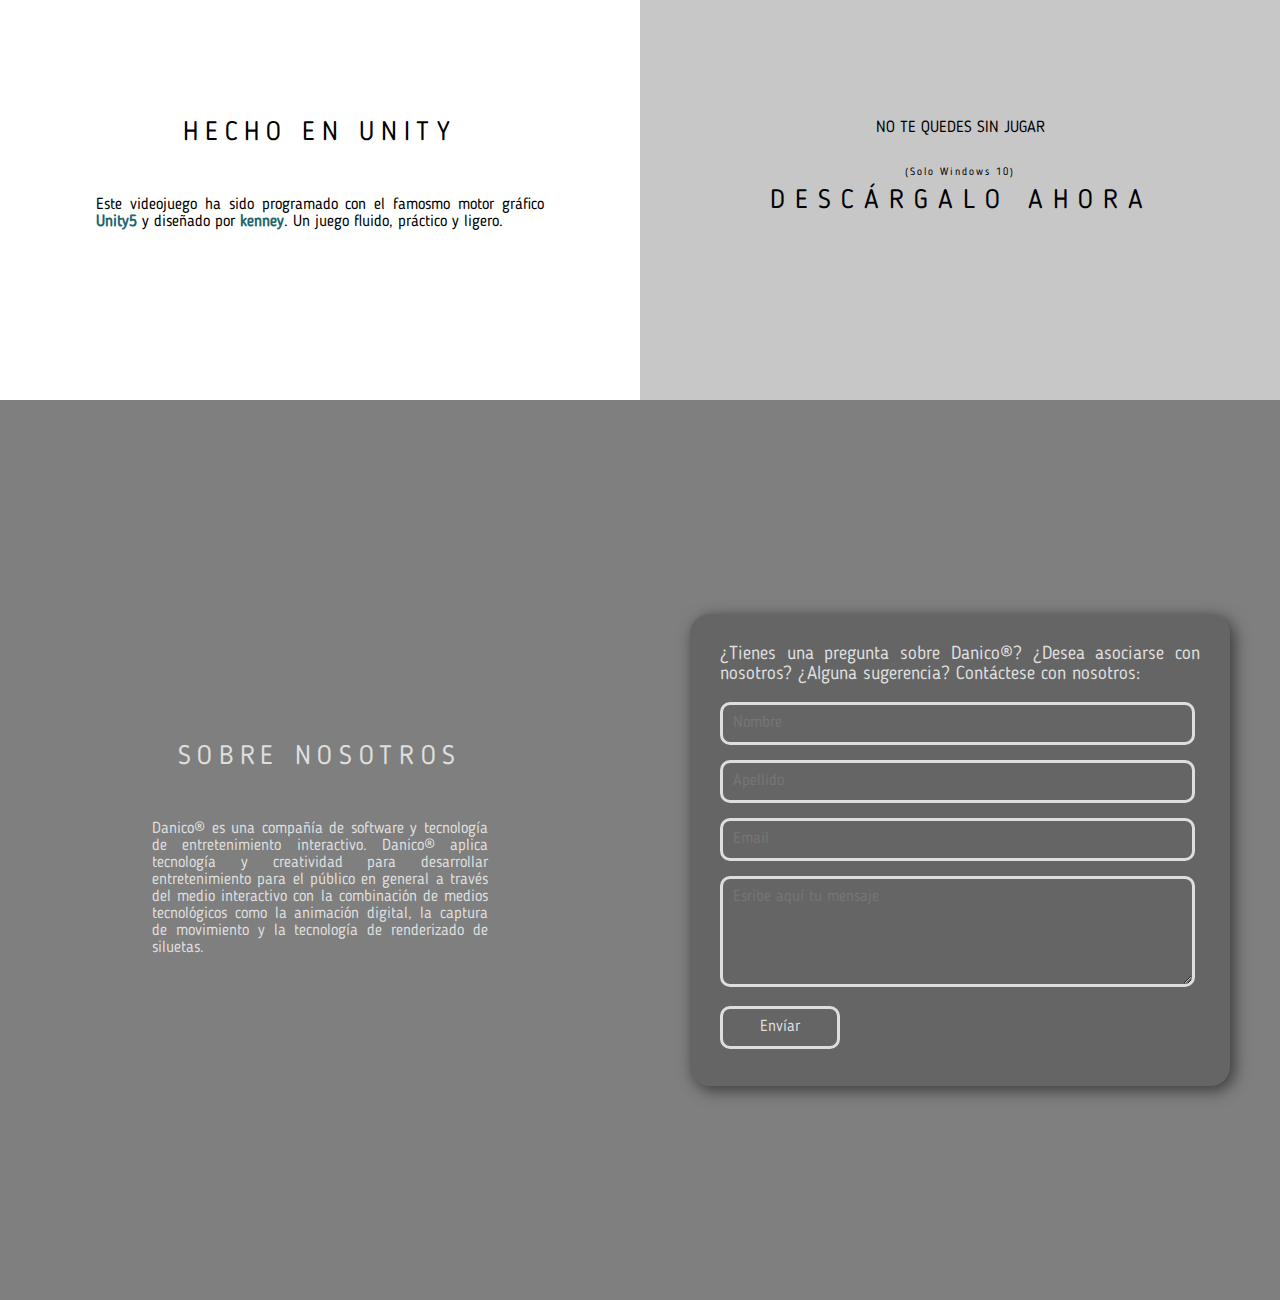
==== commit 4e6db608: "Ultimo" ====
--- a/index.html
+++ b/index.html
@@ -5,6 +5,7 @@
         <meta charset="UTF-8">
         <meta name="viewport" content="width=device-width, initial-scale=1.0">
         <meta http-equiv="X-UA-Compatible" content="ie=edge">
+        <link rel="shortcut icon" href="img/icon.png">
         <!-- Estilos -->
         <link rel="stylesheet" href="css/main.css">
         <link rel="stylesheet" href="css/home.css">
@@ -12,6 +13,13 @@
         <title>Last Sentry - Official WebSite</title>
     </head>
     <body>
+        <header>
+            <a id="linkSec2" href="#divSec2"></a>
+            <a id="linkSec3" href="#divSec3"></a>
+            <a id="linkSec4" href="#divSec4"></a>
+            <a id="linkSec5" href="#divSec5"></a>
+            <a id="linkSec5" href="#divSec6"></a>
+        </header>
         <!-- Cuerpo del documento -->
         <main>
             <!-- Primer Sección -->
@@ -25,8 +33,8 @@
             <!-- Segunda Sección -->
             <div id="divSec2">
                 <div>
-                    <h2>SURVIVES LAST SENTRY</h2>
-                    <p>THE FINAL BATTLE AGAINST THE LEGION IS IN YOUR HANDS</p>
+                    <h2>SOBREVIVE EN LAST SENTRY</h2>
+                    <p>LA BATALLA FINA CONTRA LA LEGIÓN ESTÁ EN TUS MANOS</p>
                     <div class="imgCont"><div id="imgCap1" class="float"></div></div>
                     <div class="imgCont"><div id="imgCap2" class="float"></div></div>
                 </div>
@@ -34,17 +42,17 @@
             <!-- Tercer Sección -->
             <div id="divSec3">
                 <div>
-                    <h2>A LITTLE STORY</h2>
-                    <p>FOR THOSE LOOKING FOR NEW CHALLENGES</p>
-                    <p id="parSec3">Humanity has been eradicated by an intergalactic legion, its mission has already been assigned sentinel. Destroy the region and claim revenge in honor of fallen humanity.</p>
+                    <h2>UNA PEQUEÑA HISTORIA</h2>
+                    <p>PARA AQUELLOS QUE BUSCAN NUEVOS RETOS</p>
+                    <p id="parSec3">La humanidad ha sido erradicada por una legión intergaláctica, su misión ya ha sido asignada centinela. Destruye la región y reclama venganza en honor a tu planeta caído. Last Sentry se encuentra inspirado en el cásico vieojuegos de la consola NES, Space Shooter.</p>
                 </div>
             </div>
             <!-- Cuarta Sección -->
             <div id="divSec4" class="parallax">
                 <div class="postSec">
                     <div>
-                        <h2>YOU DON'T KNOW HOW TO PLAY?</h2>
-                        <p>CHECK OUR MANUAL MADE JUST FOR YOU</p>
+                        <h2>¿NO SABES JUGAR?</h2>
+                        <p>CONSULTE NUESTRO MANUAL HECHO SOLO PARA TÍ</p>
                         <div class="link">
                             <a href="manual.html" id="linkManual">MANUAL</a>
                         </div>
@@ -56,16 +64,16 @@
                 <!-- Primer Contenedor -->
                 <div id="FroCon1" class="pnlContai">
                     <div>
-                        <h2>MADE WITH UNITY</h2>
-                        <p>This video game was developed with the <a href="https://unity3d.com/es/" target="_blank">Unity Graphics Engine</a> and designed by <a href="https://kenney.nl" target="_blank">kenney</a>.</p>
+                        <h2>HECHO EN UNITY</h2>
+                        <p>Este videojuego ha sido programado con el famosmo motor gráfico <a href="https://unity3d.com/es/" target="_blank">Unity5</a> y diseñado por <a href="https://kenney.nl" target="_blank">kenney</a>. Un juego fluido, práctico y ligero.</p>
                     </div>
                 </div>
                 <!-- Segundo Contenedor -->
                 <div id="BacCon1" class="pnlContai">
                     <div>
-                        <p>DO NOT STAY WITHOUT PLAYING</p>
+                        <p>NO TE QUEDES SIN JUGAR</p>
                         <div class="link">
-                            <a href="#">DOWNLOAD NOW</a>
+                            <a href="https://github.com/Breithan/LastSentry" target="_blank">DESCÁRGALO AHORA</a>
                         </div>
                     </div>
                 </div>
@@ -75,25 +83,24 @@
                 <div id="posSec6" class="postSec">
                     <div id="froCon2">
                         <div class="contIN">
-                            <h2>ABOUT US</h2>
-                            <p>Danico® is an interactive entertainment technology and software company. Danico® applies technology and creativity to develop entertainment for the general public through the interactive medium with the combination of technological means such as digital animation, motion capture and silhouettes rendering technology.</p>
+                            <h2>SOBRE NOSOTROS</h2>
+                            <p>Danico® es una compañía de software y tecnología de entretenimiento interactivo. Danico® aplica tecnología y creatividad para desarrollar entretenimiento para el público en general a través del medio interactivo con la combinación de medios tecnológicos como la animación digital, la captura de movimiento y la tecnología de renderizado de siluetas.</p>
                         </div>
                     </div>
                     <div id="bacCon2">
                         <div class="contIN">
-                            <p>Got a question about Danico? Want to partner with us? Have some suggestions? Contact Us:</p>
+                            <p>¿Tienes una pregunta sobre Danico®? ¿Desea asociarse con nosotros? ¿Alguna sugerencia? Contáctese con nosotros:</p>
                             <form action="#" target="_blank">
-                                <input type="text" name="email" placeholder="First Name" class="input">
-                                <input type="text" name="email" placeholder="Last Name" class="input">
-                                <input type="text" name="email" placeholder="Your Email" class="input">
-                                <textarea name="comentarios" rows="5" cols="40" placeholder="Message"></textarea>
-                                <input type="submit" value="Submit" class="button">
+                                <input type="text" name="email" placeholder="Nombre" class="input">
+                                <input type="text" name="email" placeholder="Apellido" class="input">
+                                <input type="text" name="email" placeholder="Email" class="input">
+                                <textarea name="comentarios" rows="5" cols="40" placeholder="Esribe aquí tu mensaje"></textarea>
+                                <input type="submit" value="Envíar" class="button">
                             </form>
                         </div>
                     </div>
                 </div>
             </div>
-            
         </main>
         <!-- Scripts -->
         <script src="https://code.jquery.com/jquery-2.2.4.min.js" integrity="sha256-BbhdlvQf/xTY9gja0Dq3HiwQF8LaCRTXxZKRutelT44=" crossorigin="anonymous"></script>
--- a/css/main.css
+++ b/css/main.css
@@ -79,6 +79,41 @@
     max-width: 2160px;
     min-width: 800px;
     height: auto; width: 100%;
+}
+
+header {
+    position: fixed;
+    top: 20px;
+    animation-name: slidein5;
+    animation-duration: 1.25s;
+    z-index: 2;
+}
+
+header a {
+    display: inline-block;
+    width: 20px;
+    height: 20px;
+    background-color: transparent;
+    border: 3px solid white;
+    border-radius: 3px;
+    margin: 15px;
+    transform: rotateZ(45deg);
+    -webkit-box-shadow: 4px 4px 15px 1px rgba(0,0,0,0.5);
+    -moz-box-shadow: 4px 4px 15px 1px rgba(0,0,0,0.5);
+    box-shadow: 4px 4px 15px 1px rgba(0,0,0,0.5);
+    background-color: rgba(25, 25, 43,0.5);
+}
+
+header a:hover {
+    border-radius: 15px;
+    -webkit-transition: All 0.75s ease;
+    -moz-transition: All 0.75s ease;
+    -o-transition: All 0.75s ease;
+    transition: All 0.75s ease;
+    -webkit-transform: scale(1.2) rotateZ(45deg);
+    -moz-transform: scale(1.2) rotateZ(45deg);
+    -o-transform: scale(1.2) rotateZ(45deg);
+    transform: scale(1.2) rotateZ(45deg);
 }
 
 h1 {
--- a/css/home.css
+++ b/css/home.css
@@ -1,20 +1,3 @@
-header {
-    width: 100%;
-    min-width: 700px;
-    position: absolute;
-    top: 0;
-    z-index: 1;
-    display: flex;
-    align-items: center;
-    justify-content: center;
-}
-
-header h2 {
-    padding-top: 40px;
-    padding-bottom: 40px;
-    color: rgb(222,222,222);
-}
-
 /* Estilos para parallax */
 #divSec1, #divSec4, #divSec6 {
     max-width: 100%;
@@ -29,16 +12,20 @@
     background-size: cover;
     background-size: 100%;
 }
+
 #divSec1 {
     background-image: url('../img/bg1.gif');
 }
+
 #divSec4 {
     background-image: url('../img/bg2.gif');
 }
+
 #divSec6 {
     background-image: url('../img/bg3.jpg');
-    background-size: 135%;
-}
+    background-size: 150%;
+}
+
 #divSec1 .postSec, #divSec4 .postSec,  #divSec6 .postSec{
     display: flex;
     justify-content: center;
@@ -240,14 +227,14 @@
 }
 
 #BacCon1 a::after {
-    content: "(Only Windows 10)";
+    content: "(Solo Windows 10)";
     font-family: "SpaceE", "SpaceN", 'Lucida Sans', 'Lucida Sans Regular', 'Lucida Grande', 'Lucida Sans Unicode', Geneva, Verdana, sans-serif;
     font-size: 8pt;
     font-weight: normal;
     letter-spacing: 2px;
     position: absolute;
     top: -20px;
-    left: 95px;
+    left: 140px;
 }
 
 /* Estilos para captura 6 */
@@ -314,22 +301,34 @@
 }
 
 #bacCon2 .input:hover, #bacCon2 textarea:hover {
-    border: 3px solid rgb(128, 128, 146);
+    border: 3px solid rgb(85, 85, 196);
     -webkit-transition: All .25s ease;
     -moz-transition: All .25s ease;
     -o-transition: All .25s ease;
     transition: All .25s ease;
 }
 
-#bacCon2 .button {
-    width: 25%;
-}
-
-#bacCon2 .button:hover {
-    border: 3px solid rgb(128, 128, 146);
-    width: 50%;
+#bacCon2 .input:focus, #bacCon2 textarea:focus, #bacCon2 .button:focus {
+    outline: 0px;
+    -webkit-transform: scale(1.1);
+    -moz-transform: scale(1.1);
+    -o-transform: scale(1.1);
+    transform: scale(1.1);
     -webkit-transition: All .25s ease;
     -moz-transition: All .25s ease;
     -o-transition: All .25s ease;
     transition: All .25s ease;
 }
+
+#bacCon2 .button {
+    width: 25%;
+}
+
+#bacCon2 .button:hover {
+    border: 3px solid rgb(85, 85, 196);
+    width: 50%;
+    -webkit-transition: All .25s ease;
+    -moz-transition: All .25s ease;
+    -o-transition: All .25s ease;
+    transition: All .25s ease;
+}
